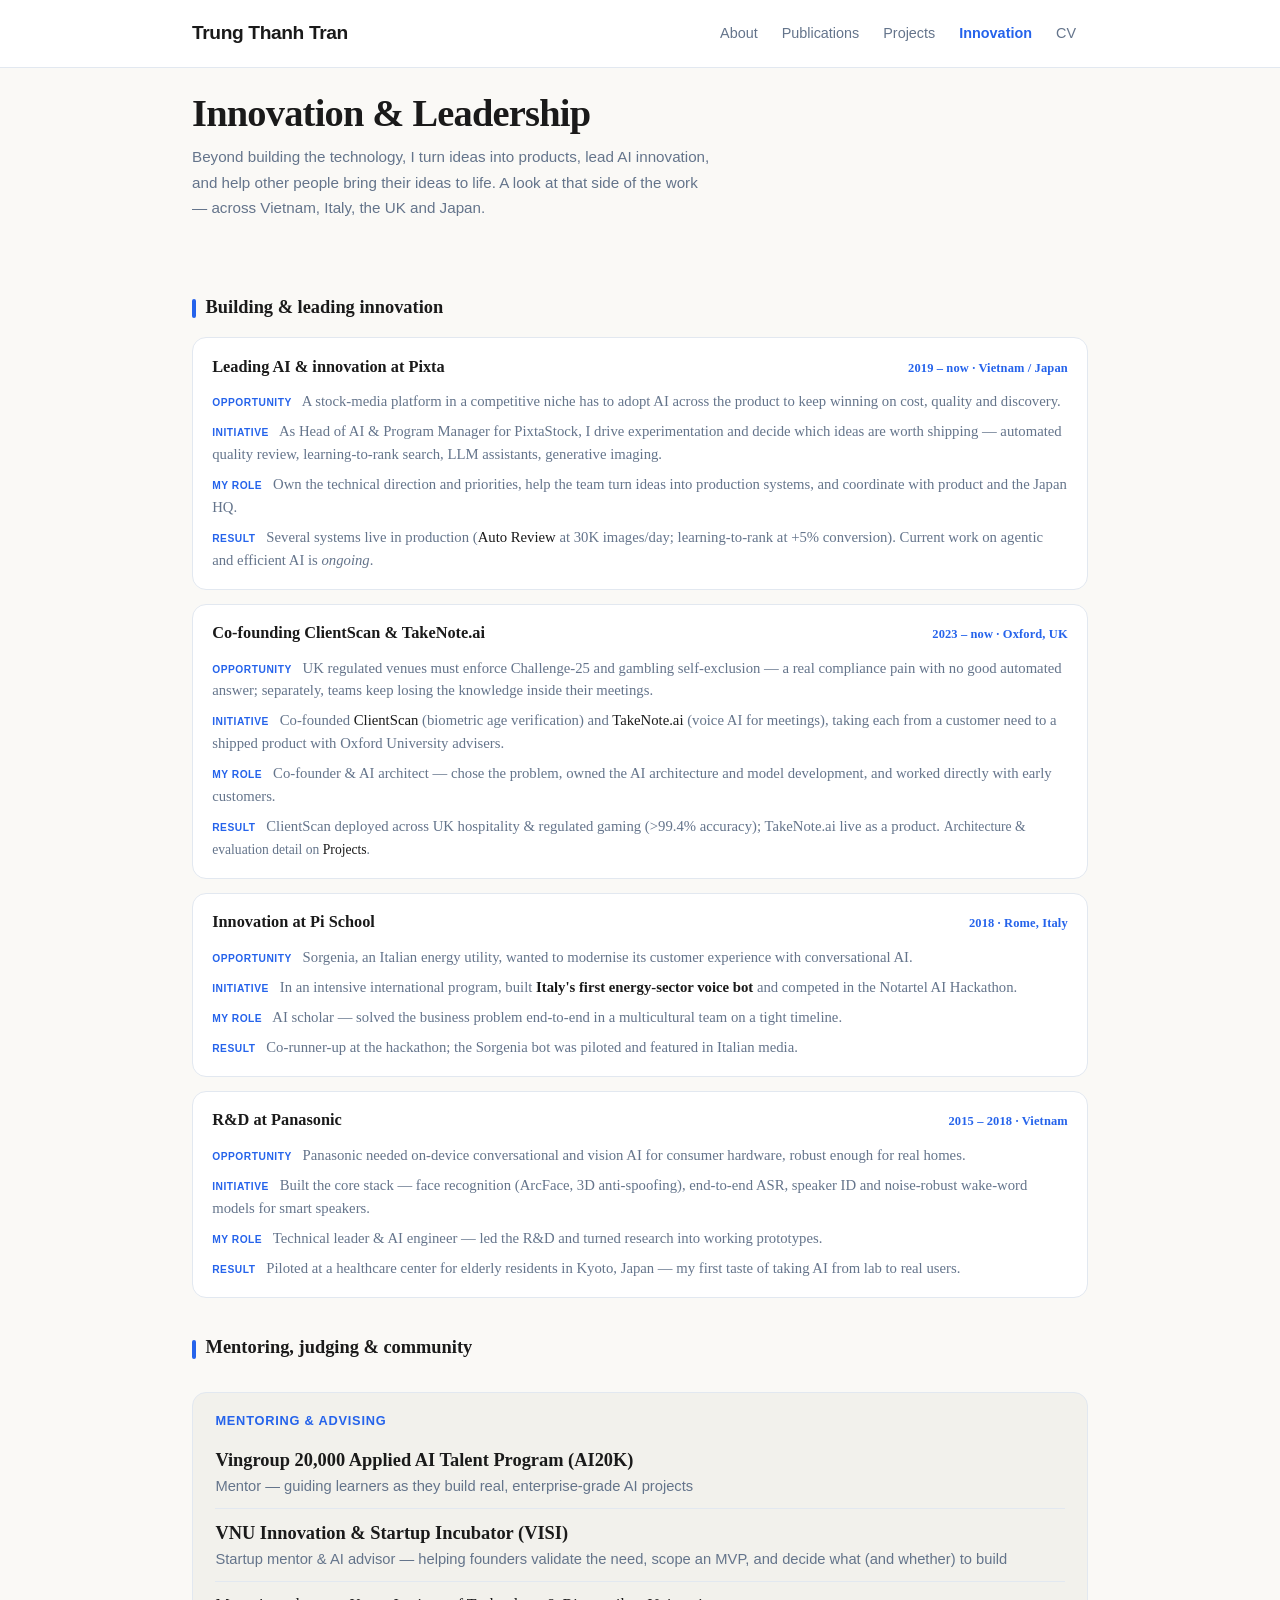
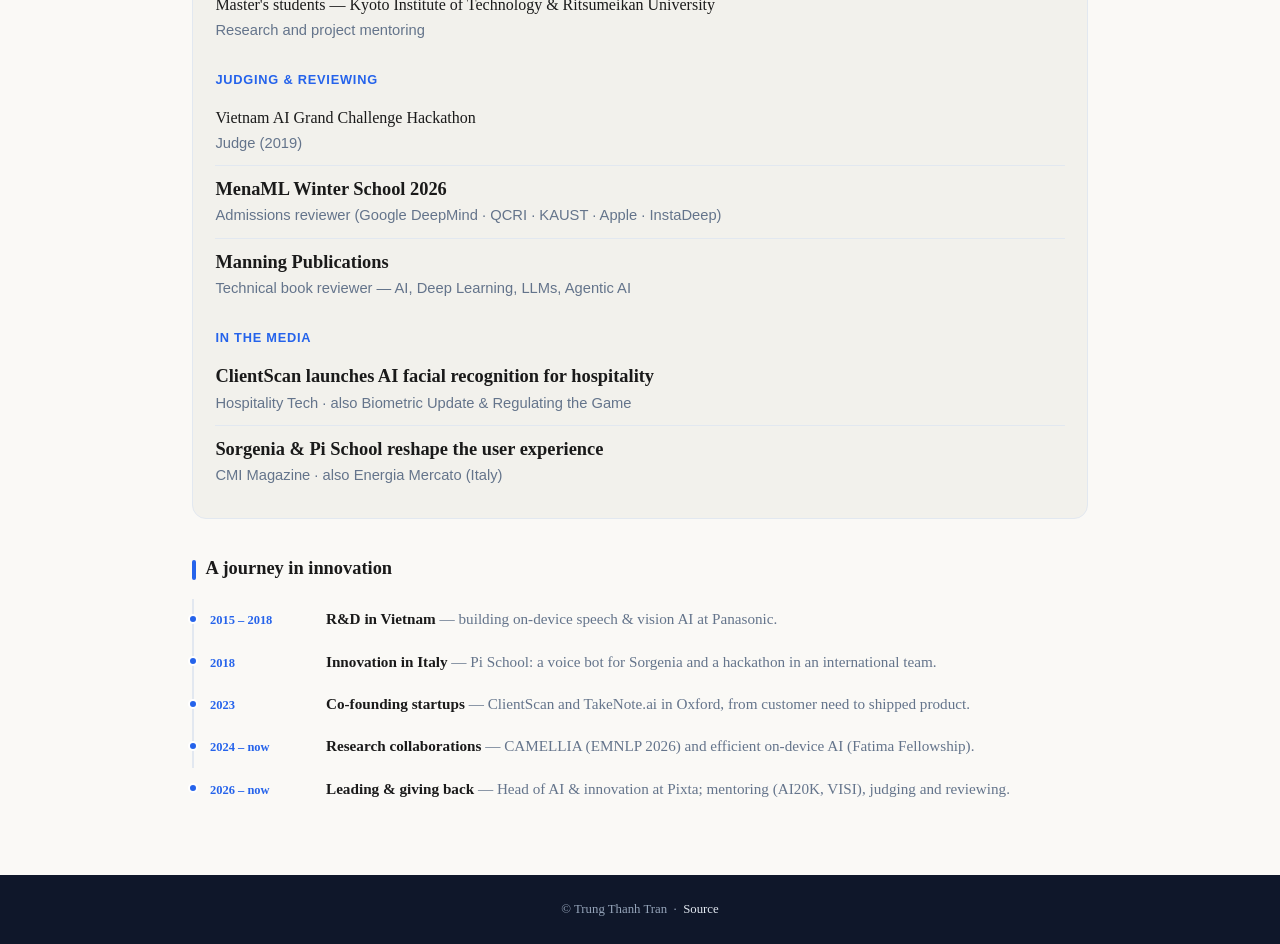
==== innovation.html @ 8a22c8a8 "feat: add Innovation & Leadership page New tab answering 'how do you turn ideas into products, lead " ====
<!DOCTYPE html>
<html lang="en">

<head>
  <meta charset="utf-8">
  <meta name="viewport" content="width=device-width, initial-scale=1, shrink-to-fit=no">
  <meta http-equiv="X-UA-Compatible" content="IE=edge">
  <title>Trung Thanh Tran — Innovation &amp; Leadership</title>
  <meta name="description" content="How Trung Thanh Tran turns ideas into products and leads AI innovation — from R&D at Panasonic Vietnam and Pi School in Italy, to co-founding ClientScan and TakeNote.ai, to leading AI and innovation at Pixta, plus mentoring, judging, and community work.">
  <meta name="author" content="Trung Thanh Tran">
  <meta name="keywords" content="Trung Thanh Tran, AI innovation, AI leadership, startup co-founder, AI mentor, AI20K, VISI, hackathon judge, Pixta, ClientScan, TakeNote.ai, Pi School, Panasonic R&D">
  <meta name="robots" content="index, follow">
  <link rel="canonical" href="https://trungthanhtran.com/innovation.html">
  <meta property="og:title" content="Trung Thanh Tran — Innovation &amp; Leadership">
  <meta property="og:description" content="Building products, leading AI innovation, and growing the people and ideas around it — across Vietnam, Italy, the UK and Japan.">
  <meta property="og:type" content="website">
  <meta property="og:url" content="https://trungthanhtran.com/innovation.html">
  <meta property="og:image" content="https://trungthanhtran.com/photos/og-cover.png">
  <meta property="og:image:alt" content="Trung Thanh Tran — Innovation &amp; Leadership">
  <meta property="og:site_name" content="Trung Thanh Tran">
  <meta name="twitter:card" content="summary_large_image">
  <meta name="twitter:site" content="@TrungTT10">
  <meta name="twitter:title" content="Trung Thanh Tran — Innovation &amp; Leadership">
  <meta name="twitter:description" content="Building products, leading AI innovation, mentoring, judging — across Vietnam, Italy, the UK and Japan.">
  <meta name="twitter:image" content="https://trungthanhtran.com/photos/og-cover.png">

  <!-- JSON-LD: Innovation & Leadership (SEO/GEO) -->
  <script type="application/ld+json">
  {
    "@context": "https://schema.org",
    "@type": "ProfilePage",
    "name": "Innovation & Leadership — Trung Thanh Tran",
    "url": "https://trungthanhtran.com/innovation.html",
    "about": "AI innovation leadership, product building, mentoring, judging, and speaking by Trung Thanh Tran",
    "mainEntity": {
      "@type": "Person",
      "name": "Trung Thanh Tran",
      "url": "https://trungthanhtran.com/",
      "jobTitle": "Head of AI and Program Manager",
      "knowsAbout": ["AI Innovation", "AI Leadership", "Product Development", "Startups", "Mentoring", "Enterprise AI Adoption"]
    }
  }
  </script>

  <!-- Bootstrap -->
  <link href="https://stackpath.bootstrapcdn.com/bootstrap/4.5.2/css/bootstrap.min.css" rel="stylesheet"
    integrity="sha512-MoRNloxbStBcD8z3M/2BmnT+rg4IsMxPkXaGh2zD6LGNNFE80W3onsAhRcMAMrSoyWL9xD7Ert0men7vR8LUZg=="
    crossorigin="anonymous">

  <!-- Fonts -->
  <link rel="preconnect" href="https://fonts.googleapis.com">
  <link href="https://fonts.googleapis.com/css2?family=Lato:wght@300;400;700;900&family=Roboto+Mono:wght@400;500&display=swap" rel="stylesheet">

  <!-- Icons -->
  <link rel="stylesheet" href="https://cdnjs.cloudflare.com/ajax/libs/font-awesome/5.14.0/css/all.min.css"
    integrity="sha512-1PKOgIY59xJ8Co8+NE6FZ+LOAZKjy+KY8iq0G4B3CyeY6wYHN3yt9PW0XpSriVlkMXe40PTKnXrLnZ9+fkDaog=="
    crossorigin="anonymous">

  <!-- Theme -->
  <link rel="stylesheet" href="main.css">

  <!-- Dark mode: apply before paint -->
  <script>
    (function(){document.documentElement.setAttribute('data-theme','light');})();
  </script>
</head>

<body>

  <!-- ═══ NAVBAR ═══ -->
  <nav id="navbar" class="navbar navbar-expand-sm fixed-top">
    <div class="container">

      <a class="navbar-brand" href="index.html">Trung Thanh Tran</a>

      <button class="navbar-toggler collapsed ml-auto" type="button" data-toggle="collapse" data-target="#navbarNav"
        aria-controls="navbarNav" aria-expanded="false" aria-label="Toggle navigation">
        <span class="icon-bar top-bar"></span>
        <span class="icon-bar middle-bar"></span>
        <span class="icon-bar bottom-bar"></span>
      </button>

      <div class="collapse navbar-collapse" id="navbarNav">
        <ul class="navbar-nav ml-auto align-items-center flex-nowrap">
          <li class="nav-item">
            <a class="nav-link" href="index.html">About</a>
          </li>
          <li class="nav-item">
            <a class="nav-link" href="publications.html">Publications</a>
          </li>
          <li class="nav-item">
            <a class="nav-link" href="projects.html">Projects</a>
          </li>
          <li class="nav-item active">
            <a class="nav-link" href="innovation.html">Innovation</a>
          </li>
          <li class="nav-item">
            <a class="nav-link" href="CV.pdf" target="_blank">CV</a>
          </li>
        </ul>
      </div>
    </div>
  </nav>

  <!-- ═══ MAIN ═══ -->
  <main>
    <div class="container">

      <div class="projects-header">
        <h1>Innovation &amp; Leadership</h1>
        <p style="color:var(--text-muted); font-size:0.95rem; margin-top:0.25rem; max-width:62ch;">
          Beyond building the technology, I turn ideas into products, lead AI innovation, and help other people
          bring their ideas to life. A look at that side of the work — across Vietnam, Italy, the UK and Japan.
        </p>
      </div>

      <!-- ─── 1. BUILDING & LEADING INNOVATION ─── -->
      <h2 class="section-label">Building &amp; leading innovation</h2>

      <ul class="story-list">

        <li class="story">
          <div class="story-head">
            <span class="story-role">Leading AI &amp; innovation at Pixta</span>
            <span class="story-when">2019 – now · Vietnam / Japan</span>
          </div>
          <div class="story-flow">
            <div class="pc-line"><span class="pc-k">Opportunity</span> A stock-media platform in a competitive niche has to adopt AI across the product to keep winning on cost, quality and discovery.</div>
            <div class="pc-line"><span class="pc-k">Initiative</span> As Head of AI &amp; Program Manager for PixtaStock, I drive experimentation and decide which ideas are worth shipping — automated quality review, learning-to-rank search, LLM assistants, generative imaging.</div>
            <div class="pc-line"><span class="pc-k">My role</span> Own the technical direction and priorities, help the team turn ideas into production systems, and coordinate with product and the Japan HQ.</div>
            <div class="pc-line"><span class="pc-k">Result</span> Several systems live in production (<a href="projects.html">Auto Review</a> at 30K images/day; learning-to-rank at +5% conversion). Current work on agentic and efficient AI is <em>ongoing</em>.</div>
          </div>
        </li>

        <li class="story">
          <div class="story-head">
            <span class="story-role">Co-founding ClientScan &amp; TakeNote.ai</span>
            <span class="story-when">2023 – now · Oxford, UK</span>
          </div>
          <div class="story-flow">
            <div class="pc-line"><span class="pc-k">Opportunity</span> UK regulated venues must enforce Challenge-25 and gambling self-exclusion — a real compliance pain with no good automated answer; separately, teams keep losing the knowledge inside their meetings.</div>
            <div class="pc-line"><span class="pc-k">Initiative</span> Co-founded <a href="https://www.clientscan.co.uk/" target="_blank">ClientScan</a> (biometric age verification) and <a href="https://takenote.ai/" target="_blank">TakeNote.ai</a> (voice AI for meetings), taking each from a customer need to a shipped product with Oxford University advisers.</div>
            <div class="pc-line"><span class="pc-k">My role</span> Co-founder &amp; AI architect — chose the problem, owned the AI architecture and model development, and worked directly with early customers.</div>
            <div class="pc-line"><span class="pc-k">Result</span> ClientScan deployed across UK hospitality &amp; regulated gaming (&gt;99.4% accuracy); TakeNote.ai live as a product. <span class="muted-note">Architecture &amp; evaluation detail on <a href="projects.html">Projects</a>.</span></div>
          </div>
        </li>

        <li class="story">
          <div class="story-head">
            <span class="story-role">Innovation at Pi School</span>
            <span class="story-when">2018 · Rome, Italy</span>
          </div>
          <div class="story-flow">
            <div class="pc-line"><span class="pc-k">Opportunity</span> Sorgenia, an Italian energy utility, wanted to modernise its customer experience with conversational AI.</div>
            <div class="pc-line"><span class="pc-k">Initiative</span> In an intensive international program, built <strong>Italy's first energy-sector voice bot</strong> and competed in the Notartel AI Hackathon.</div>
            <div class="pc-line"><span class="pc-k">My role</span> AI scholar — solved the business problem end-to-end in a multicultural team on a tight timeline.</div>
            <div class="pc-line"><span class="pc-k">Result</span> Co-runner-up at the hackathon; the Sorgenia bot was piloted and featured in Italian media.</div>
          </div>
        </li>

        <li class="story">
          <div class="story-head">
            <span class="story-role">R&amp;D at Panasonic</span>
            <span class="story-when">2015 – 2018 · Vietnam</span>
          </div>
          <div class="story-flow">
            <div class="pc-line"><span class="pc-k">Opportunity</span> Panasonic needed on-device conversational and vision AI for consumer hardware, robust enough for real homes.</div>
            <div class="pc-line"><span class="pc-k">Initiative</span> Built the core stack — face recognition (ArcFace, 3D anti-spoofing), end-to-end ASR, speaker ID and noise-robust wake-word models for smart speakers.</div>
            <div class="pc-line"><span class="pc-k">My role</span> Technical leader &amp; AI engineer — led the R&amp;D and turned research into working prototypes.</div>
            <div class="pc-line"><span class="pc-k">Result</span> Piloted at a healthcare center for elderly residents in Kyoto, Japan — my first taste of taking AI from lab to real users.</div>
          </div>
        </li>

      </ul>

      <!-- ─── 2. MENTORING, JUDGING & COMMUNITY ─── -->
      <h2 class="section-label">Mentoring, judging &amp; community</h2>

      <div class="block block--panel block--panel-work">
        <h3 class="mini-title">Mentoring &amp; advising</h3>
        <ul class="linklist">
          <li>
            <a href="https://vinuni.edu.vn/vingroup-accelerates-the-vingroup-20000-applied-ai-talent-program/" target="_blank">Vingroup 20,000 Applied AI Talent Program (AI20K)</a>
            <span>Mentor — guiding learners as they build real, enterprise-grade AI projects</span>
          </li>
          <li>
            <a href="https://visi.vnu.edu.vn/" target="_blank">VNU Innovation &amp; Startup Incubator (VISI)</a>
            <span>Startup mentor &amp; AI advisor — helping founders validate the need, scope an MVP, and decide what (and whether) to build</span>
          </li>
          <li>
            Master's students — Kyoto Institute of Technology &amp; Ritsumeikan University
            <span>Research and project mentoring</span>
          </li>
        </ul>

        <h3 class="mini-title">Judging &amp; reviewing</h3>
        <ul class="linklist">
          <li>
            Vietnam AI Grand Challenge Hackathon
            <span>Judge (2019)</span>
          </li>
          <li>
            <a href="https://www.mena.ml/" target="_blank">MenaML Winter School 2026</a>
            <span>Admissions reviewer (Google DeepMind · QCRI · KAUST · Apple · InstaDeep)</span>
          </li>
          <li>
            <a href="https://www.manning.com/" target="_blank">Manning Publications</a>
            <span>Technical book reviewer — AI, Deep Learning, LLMs, Agentic AI</span>
          </li>
        </ul>

        <h3 class="mini-title">In the media</h3>
        <ul class="linklist">
          <li>
            <a href="https://hospitalitytech.com/news-briefs/2023-07-24?article=clientscan-launches-ai-facial-recognition-solution-hospitality-sector" target="_blank">ClientScan launches AI facial recognition for hospitality</a>
            <span>Hospitality Tech · also Biometric Update &amp; Regulating the Game</span>
          </li>
          <li>
            <a href="https://www.cmimagazine.it/17811-sorgenia-e-pi-school-cambiano-la-user-experience/" target="_blank">Sorgenia &amp; Pi School reshape the user experience</a>
            <span>CMI Magazine · also Energia Mercato (Italy)</span>
          </li>
        </ul>
      </div>

      <!-- ─── 3. A JOURNEY IN INNOVATION ─── -->
      <h2 class="section-label">A journey in innovation</h2>

      <ul class="timeline">
        <li>
          <span class="tl-when">2015 – 2018</span>
          <span class="tl-what"><strong>R&amp;D in Vietnam</strong> — building on-device speech &amp; vision AI at Panasonic.</span>
        </li>
        <li>
          <span class="tl-when">2018</span>
          <span class="tl-what"><strong>Innovation in Italy</strong> — Pi School: a voice bot for Sorgenia and a hackathon in an international team.</span>
        </li>
        <li>
          <span class="tl-when">2023</span>
          <span class="tl-what"><strong>Co-founding startups</strong> — ClientScan and TakeNote.ai in Oxford, from customer need to shipped product.</span>
        </li>
        <li>
          <span class="tl-when">2024 – now</span>
          <span class="tl-what"><strong>Research collaborations</strong> — CAMELLIA (EMNLP 2026) and efficient on-device AI (Fatima Fellowship).</span>
        </li>
        <li>
          <span class="tl-when">2026 – now</span>
          <span class="tl-what"><strong>Leading &amp; giving back</strong> — Head of AI &amp; innovation at Pixta; mentoring (AI20K, VISI), judging and reviewing.</span>
        </li>
      </ul>

    </div><!-- /.container -->
  </main>

  <!-- ═══ FOOTER ═══ -->
  <footer class="site-footer">
    <div class="container">
      <span>© Trung Thanh Tran &nbsp;·&nbsp;
        <a href="https://github.com/TrungThanhTran/trungthanhtran.github.io" target="_blank">Source</a>
      </span>
    </div>
  </footer>

  <!-- jQuery -->
  <script src="https://cdnjs.cloudflare.com/ajax/libs/jquery/3.5.1/jquery.min.js"
    integrity="sha512-bLT0Qm9VnAYZDflyKcBaQ2gg0hSYNQrJ8RilYldYQ1FxQYoCLtUjuuRuZo+fjqhx/qtq/1itJ0C2ejDxltZVFg=="
    crossorigin="anonymous"></script>
  <script src="https://cdnjs.cloudflare.com/ajax/libs/popper.js/2.4.4/umd/popper.min.js"
    integrity="sha512-eUQ9hGdLjBjY3F41CScH3UX+4JDSI9zXeroz7hJ+RteoCaY+GP/LDoM8AO+Pt+DRFw3nXqsjh9Zsts8hnYv8/A=="
    crossorigin="anonymous"></script>
  <script src="https://stackpath.bootstrapcdn.com/bootstrap/4.5.2/js/bootstrap.min.js"
    integrity="sha512-M5KW3ztuIICmVIhjSqXe01oV2bpe248gOxqmlcYrEzAvws7Pw3z6BK0iGbrwvdrUQUhi3eXgtxp5I8PDo9YfjQ=="
    crossorigin="anonymous"></script>

  <!-- Dark Mode -->
  <script src="./js/dark_mode.js"></script>

  <!-- Google Analytics GA4 -->
  <script async src="https://www.googletagmanager.com/gtag/js?id=G-TVFQHCHQHC"></script>
  <script>
    window.dataLayer = window.dataLayer || [];
    function gtag(){dataLayer.push(arguments);}
    gtag('js', new Date());
    gtag('config', 'G-TVFQHCHQHC');
  </script>

</body>
</html>
---- main.css ----
/* ============================================================
   DESIGN TOKENS
   ============================================================ */
:root {
  --bg:            #faf9f6;
  --bg-alt:        #f2f1ec;
  --text:          #1a1a1a;
  --text-muted:    #64748b;
  --accent:        #2563eb;
  --accent-hover:  #1d4ed8;
  --border:        #e2e8f0;
  --nav-bg:        rgba(255, 255, 255, 0.95);
  --tag-bg:        #f1f5f9;
  --tag-text:      #475569;
  --card-bg:       #ffffff;
  --card-shadow:   0 1px 3px rgba(0,0,0,0.08), 0 1px 2px rgba(0,0,0,0.05);
  --card-shadow-hover: 0 4px 12px rgba(0,0,0,0.12), 0 2px 6px rgba(0,0,0,0.08);
  --badge-bg:      #334155;
  --badge-text:    #ffffff;
  --icon-color:    #475569;
  --footer-bg:     #0f172a;
  --footer-text:   #94a3b8;
  --highlight:     #fef9c3;

  /* Backward compat */
  --global-bg-color:          var(--bg);
  --global-text-color:        var(--text);
  --global-theme-color:       var(--accent);
  --global-hover-color:       var(--accent-hover);
  --global-footer-bg-color:   var(--footer-bg);
  --global-footer-text-color: var(--footer-text);
  --global-footer-link-color: #e2e8f0;
  --global-icon-color:        var(--icon-color);
}

html[data-theme='dark'] {
  --bg:            #14151a;
  --bg-alt:        #1d1f26;
  --text:          #eceae4;
  --text-muted:    #94a3b8;
  --accent:        #60a5fa;
  --accent-hover:  #93c5fd;
  --border:        #334155;
  --nav-bg:        rgba(15, 23, 42, 0.95);
  --tag-bg:        #1e293b;
  --tag-text:      #94a3b8;
  --card-bg:       #1e293b;
  --card-shadow:   0 1px 3px rgba(0,0,0,0.3);
  --card-shadow-hover: 0 4px 12px rgba(0,0,0,0.5);
  --badge-bg:      #475569;
  --badge-text:    #ffffff;
  --icon-color:    #94a3b8;
  --footer-bg:     #020617;
  --footer-text:   #475569;
  --highlight:     #3b2f00;

  --global-bg-color:          var(--bg);
  --global-text-color:        var(--text);
  --global-theme-color:       var(--accent);
  --global-hover-color:       var(--accent-hover);
  --global-footer-bg-color:   var(--footer-bg);
  --global-footer-text-color: var(--footer-text);
  --global-footer-link-color: #cbd5e1;
  --global-icon-color:        var(--icon-color);
}

/* Dark mode icon visibility */
:root .fa-sun  { display: none; }
:root .fa-moon { display: inline-block; }
html[data-theme='dark'] .fa-sun  { display: inline-block; }
html[data-theme='dark'] .fa-moon { display: none; }

/* ============================================================
   GLOBAL
   ============================================================ */
*, *::before, *::after { box-sizing: border-box; }

html {
  scroll-behavior: smooth;
}

body {
  font-family: Georgia, 'Iowan Old Style', 'Palatino Linotype', 'Times New Roman', serif;
  font-size: 1rem;
  line-height: 1.7;
  color: var(--text);
  background-color: var(--bg);
  padding-top: 64px;
  transition: background-color 0.3s ease, color 0.3s ease;
}

.container {
  max-width: 960px;
  padding-left: 2rem;
  padding-right: 2rem;
}

a {
  color: var(--text);
  text-decoration: none;
  transition: color 0.15s ease;
}

a:hover {
  color: var(--text-muted);
  text-decoration: underline;
}

/* ============================================================
   NAVBAR
   ============================================================ */
#navbar {
  background-color: var(--nav-bg);
  backdrop-filter: blur(10px);
  -webkit-backdrop-filter: blur(10px);
  border-bottom: 1px solid var(--border);
  box-shadow: none;
  padding: 0.75rem 0;
  transition: background-color 0.3s ease, border-color 0.3s ease;
}

.navbar-brand {
  font-size: 2.1rem;
  font-weight: 700;
  color: var(--text) !important;
  letter-spacing: -0.02em;
}

.navbar-brand:hover {
  color: var(--accent) !important;
  text-decoration: none;
}

.navbar-nav .nav-link {
  font-size: 0.9rem;
  font-weight: 500;
  color: var(--text-muted) !important;
  padding: 0.4rem 0.75rem !important;
  border-radius: 6px;
  transition: color 0.15s, background-color 0.15s;
}

.navbar-nav .nav-link:hover {
  color: var(--accent) !important;
  background-color: var(--tag-bg);
  text-decoration: none;
}

.navbar-nav .nav-item.active .nav-link {
  color: var(--accent) !important;
  font-weight: 600;
}

/* Social icons in navbar */
.navbar .contact-icon {
  display: flex;
  align-items: center;
  gap: 0.15rem;
  font-size: 1.1rem;
}

.navbar .contact-icon a {
  color: var(--icon-color);
  padding: 0.35rem 0.4rem;
  border-radius: 6px;
  transition: color 0.15s, background-color 0.15s;
  display: inline-flex;
  align-items: center;
}

.navbar .contact-icon a:hover {
  color: var(--accent);
  background-color: var(--tag-bg);
  text-decoration: none;
}

/* Dark mode toggle button */
#theme-toggle {
  background: none;
  border: 1px solid var(--border);
  color: var(--text-muted);
  padding: 0.3rem 0.6rem;
  border-radius: 6px;
  cursor: pointer;
  font-size: 0.85rem;
  transition: all 0.15s;
  display: flex;
  align-items: center;
  margin-left: 0.5rem;
}

#theme-toggle:hover {
  color: var(--accent);
  border-color: var(--accent);
  background-color: var(--tag-bg);
}

/* Hamburger */
.navbar-toggler {
  border: 1px solid var(--border);
  padding: 0.4rem 0.6rem;
  border-radius: 6px;
}

.navbar-toggler .icon-bar {
  display: block;
  width: 20px;
  height: 2px;
  background-color: var(--text-muted);
  border-radius: 1px;
  margin: 4px 0;
  transition: all 0.2s;
}

.navbar-toggler .top-bar    { transform: rotate(45deg) translate(4px, 4px); }
.navbar-toggler .middle-bar { opacity: 0; }
.navbar-toggler .bottom-bar { transform: rotate(-45deg) translate(4px, -4px); }
.navbar-toggler.collapsed .top-bar    { transform: rotate(0); }
.navbar-toggler.collapsed .middle-bar { opacity: 1; }
.navbar-toggler.collapsed .bottom-bar { transform: rotate(0); }

/* ============================================================
   HERO / PROFILE SECTION
   ============================================================ */
.hero-section {
  display: flex;
  align-items: flex-start;
  gap: 3rem;
  padding: 2.5rem 0 2rem;
}

/* ── Left sidebar: avatar + identity (sticky) ── */
.hero-sidebar {
  flex-shrink: 0;
  width: 200px;
  text-align: center;
  position: sticky;
  top: 1.5rem;
  align-self: flex-start;
}

.hero-avatar {
  width: 100%;
  border-radius: 50%;
  box-shadow: var(--card-shadow-hover);
  display: block;
  aspect-ratio: 1 / 1;
  object-fit: cover;
  object-position: top;
  margin-bottom: 1rem;
  transform: rotate(6deg);
}

.hero-sidebar h1 {
  font-size: 1.4rem;
  font-weight: 900;
  color: var(--text);
  margin-bottom: 0.1rem;
  line-height: 1.2;
}

.hero-title {
  font-size: 0.88rem;
  font-weight: 700;
  color: var(--text-muted);
  margin-bottom: 0.8rem;
}

/* Affiliation list */
.hero-affil {
  list-style: none;
  padding: 0;
  margin: 0 0 0.75rem;
}

.hero-affil li {
  font-size: 0.82rem;
  color: var(--text-muted);
  padding: 0.12rem 0;
}

.hero-affil li a {
  color: var(--text-muted);
  font-weight: 500;
  text-decoration: underline;
  text-decoration-color: var(--border);
}

.hero-affil li a:hover {
  color: var(--text);
  text-decoration-color: var(--text-muted);
}

/* Contact line */
.hero-contact {
  font-size: 0.78rem;
  color: var(--text-muted);
  margin-bottom: 0.85rem;
  display: flex;
  align-items: center;
  justify-content: center;
  gap: 0.4rem;
  flex-wrap: wrap;
  word-break: break-all;
}

.hero-contact i {
  font-size: 0.75rem;
  color: var(--accent);
  flex-shrink: 0;
}

/* Social links — vertical list */
.hero-social {
  display: flex;
  flex-direction: column;
  gap: 0.3rem;
}

.hero-social a {
  color: var(--icon-color);
  font-size: 0.82rem;
  font-weight: 600;
  padding: 0.3rem 0.6rem;
  border-radius: 6px;
  border: 1.5px solid var(--border);
  transition: color 0.15s, background-color 0.15s, border-color 0.15s;
  display: flex;
  align-items: center;
  gap: 0.4rem;
  text-decoration: none;
}

.hero-social a:hover {
  color: var(--text);
  background-color: var(--bg-alt);
  border-color: var(--text-muted);
}

/* ── Right: bio + sections ── */
.hero-bio {
  flex: 1;
  min-width: 0;
  padding-top: 0.25rem;
}

.hero-bio > p {
  font-size: 0.97rem;
  color: var(--text);
  margin-bottom: 0.9rem;
  line-height: 1.72;
}

/* Bio links: no blue — underline highlight only */
.hero-bio > p a {
  color: var(--text);
  text-decoration: underline;
  text-decoration-color: var(--border);
  text-underline-offset: 2px;
}

.hero-bio > p a:hover {
  color: var(--text);
  text-decoration-color: var(--text-muted);
}

/* Sections inside the right column */
.content-section {
  margin-top: 2.8rem;
  padding-top: 0.2rem;
}

/* ============================================================
   RESPONSIVE — Tablet (≤ 768px)
   ============================================================ */
@media (max-width: 768px) {
  .container {
    padding-left: 1.25rem;
    padding-right: 1.25rem;
  }
  .hero-section {
    gap: 2rem;
  }
  .hero-sidebar {
    width: 170px;
  }
  .publications-header h1,
  .projects-header h1,
  .post-title {
    font-size: 1.6rem;
  }
  .content-section {
    margin-top: 2rem;
  }
}

/* ============================================================
   RESPONSIVE — Mobile (≤ 640px)
   ============================================================ */
@media (max-width: 640px) {
  /* Layout */
  .container {
    padding-left: 1rem;
    padding-right: 1rem;
  }

  /* Navbar — center brand over profile photo on mobile */
  #navbar .container {
    position: relative;
    justify-content: flex-end;
  }
  .navbar-brand {
    position: absolute;
    left: 50%;
    transform: translateX(-50%);
    font-size: 2.2rem;
    white-space: nowrap;
  }

  /* Hero */
  .hero-section {
    flex-direction: column;
    align-items: center;
    gap: 1.25rem;
    padding-top: 1.25rem;
  }
  .hero-sidebar {
    width: min(220px, 60vw);
    position: static;
    margin: 0 auto;
  }
  .hero-sidebar h1 {
    font-size: 1.3rem;
  }
  .hero-title {
    font-size: 0.9rem;
  }
  .hero-affil li {
    font-size: 0.88rem;
    padding: 0.2rem 0;
  }
  .hero-contact {
    font-size: 0.85rem;
  }
  .hero-social a {
    justify-content: center;
    padding: 0.55rem 0.75rem;  /* larger touch target */
    font-size: 0.88rem;
  }
  .hero-bio > p {
    font-size: 0.95rem;
  }

  /* Sections */
  .content-section {
    margin-top: 1.75rem;
  }
  .section-heading {
    font-size: 1rem;
  }

  /* News: stack date + text vertically */
  .news-item {
    flex-direction: column;
    gap: 0.35rem;
  }
  .news-date {
    align-self: flex-start;
    font-size: 0.78rem;
  }

  /* Publications */
  .publications-header h1,
  .projects-header h1,
  .post-title {
    font-size: 1.4rem;
  }
  .pub-venue {
    font-size: 0.75rem;
  }
  .pub-title {
    font-size: 0.95rem;
  }
  .pub-authors {
    font-size: 0.85rem;
  }
  .pub-links a {
    padding: 0.35rem 0.75rem;  /* larger touch target */
    font-size: 0.82rem;
  }

  /* Projects */
  .project-item {
    flex-direction: column;
    gap: 1rem;
    margin: 0;
    padding: 1.5rem 0;
  }
  .project-thumb {
    width: 100%;
  }
  .project-thumb img {
    height: 180px;
  }
  .project-title {
    font-size: 1rem;
  }

  /* Footer */
  .site-footer {
    margin-top: 2.5rem;
    font-size: 0.82rem;
  }
}

/* ============================================================
   SECTION HEADINGS
   ============================================================ */
.section-heading {
  font-size: 1.1rem;
  font-weight: 700;
  letter-spacing: 0.05em;
  text-transform: uppercase;
  color: var(--text);
  margin-bottom: 1.25rem;
  padding-bottom: 0.5rem;
  border-bottom: 2px solid var(--border);
  display: flex;
  align-items: center;
  gap: 0.5rem;
}

.section-heading::after {
  content: '';
  flex: 1;
}

/* ============================================================
   NEWS SECTION (legacy full-width — no longer used)
   ============================================================ */
.news-section {
  margin: 2rem 0;
}

.news-list {
  list-style: none;
  padding: 0;
  margin: 0;
}

.news-item {
  display: flex;
  gap: 1.1rem;
  padding: 0.9rem 0;
  border-bottom: 1px solid var(--border);
  font-size: 0.95rem;
  align-items: flex-start;
  line-height: 1.65;
}

.news-item:last-child {
  border-bottom: none;
}

.news-date {
  flex-shrink: 0;
  font-size: 0.75rem;
  font-weight: 700;
  color: var(--text-muted);
  background: var(--bg-alt);
  border: 1px solid var(--border);
  padding: 0.15rem 0.5rem;
  border-radius: 4px;
  margin-top: 0.15rem;
  letter-spacing: 0.02em;
  min-width: 48px;
  text-align: center;
}

.news-badge {
  display: inline-block;
  font-size: 0.7rem;
  font-weight: 700;
  padding: 0.15rem 0.5rem;
  border-radius: 4px;
  background-color: var(--accent);
  color: white;
  letter-spacing: 0.03em;
  vertical-align: middle;
  margin-left: 0.35rem;
  white-space: nowrap;
}

.news-badge.green {
  background-color: #16a34a;
}

.news-badge.orange {
  background-color: #d97706;
}

/* ============================================================
   MEDIA SECTION
   ============================================================ */
.media-section {
  margin: 2rem 0;
}

.media-list {
  list-style: none;
  padding: 0;
  margin: 0;
}

.media-list li {
  padding: 0.5rem 0;
  border-bottom: 1px solid var(--border);
  font-size: 0.92rem;
  display: flex;
  align-items: flex-start;
  gap: 0.5rem;
}

.media-list li:last-child {
  border-bottom: none;
}

.media-list li::before {
  content: '';
  display: inline-block;
  width: 5px;
  height: 5px;
  border-radius: 50%;
  background-color: var(--text-muted);
  flex-shrink: 0;
  margin-top: 0.55rem;
}

/* Service section pinpoint */
.service-dot {
  display: inline-block;
  width: 5px;
  height: 5px;
  border-radius: 50%;
  background-color: var(--text-muted);
  flex-shrink: 0;
  margin-top: 0.55rem;
}

/* ============================================================
   PUBLICATIONS PAGE
   ============================================================ */
.publications-header {
  padding: 2rem 0 1rem;
}

.publications-header h1 {
  font-size: 2rem;
  font-weight: 800;
  letter-spacing: -0.03em;
  color: var(--text);
  margin-bottom: 0.25rem;
}

.publications-header .subtitle {
  color: var(--text-muted);
  font-size: 0.9rem;
}

.pub-year-header {
  font-size: 0.85rem;
  font-weight: 700;
  letter-spacing: 0.08em;
  text-transform: uppercase;
  color: var(--text-muted);
  margin-top: 1rem;
  margin-bottom: 0.75rem;
  padding-bottom: 0.5rem;
  border-bottom: 1px solid var(--border);
}

.pub-list {
  list-style: none;
  padding: 0;
  margin: 0;
}

.pub-item {
  padding: 1.25rem 0;
  border-bottom: 1px solid var(--border);
  transition: background-color 0.15s;
}

.pub-item:last-child {
  border-bottom: none;
}

.pub-venue {
  display: inline-block;
  font-size: 0.7rem;
  font-weight: 700;
  padding: 0.2rem 0.6rem;
  border-radius: 4px;
  background-color: var(--badge-bg);
  color: var(--badge-text);
  letter-spacing: 0.04em;
  margin-bottom: 0.5rem;
  text-transform: uppercase;
}

.pub-title {
  font-weight: 700;
  font-size: 0.97rem;
  color: var(--text);
  margin-bottom: 0.3rem;
  line-height: 1.4;
}

.pub-authors {
  font-size: 0.875rem;
  color: var(--text-muted);
  margin-bottom: 0.25rem;
  line-height: 1.5;
}

.pub-authors em {
  color: var(--text);
  font-style: normal;
  font-weight: 600;
  text-decoration: underline;
  text-decoration-color: var(--accent);
}

.pub-authors a {
  color: var(--text-muted);
  border-bottom: 1px dashed var(--border);
}

.pub-authors a:hover {
  color: var(--accent);
  text-decoration: none;
  border-bottom-style: solid;
  border-bottom-color: var(--accent);
}

.pub-venue-text {
  font-size: 0.85rem;
  color: var(--text-muted);
  font-style: italic;
  margin-bottom: 0.5rem;
}

.pub-links {
  display: flex;
  flex-wrap: wrap;
  gap: 0.4rem;
  margin-top: 0.5rem;
}

.pub-links a {
  font-size: 0.78rem;
  font-weight: 600;
  padding: 0.2rem 0.65rem;
  border-radius: 5px;
  border: 1.5px solid var(--border);
  color: var(--text-muted);
  background: transparent;
  transition: all 0.15s;
  letter-spacing: 0.02em;
  cursor: pointer;
  user-select: none;
}

.pub-links a:hover,
.pub-links a.active {
  color: var(--accent);
  border-color: var(--accent);
  background-color: var(--tag-bg);
  text-decoration: none;
}

.pub-abstract {
  margin-top: 0.75rem;
  font-size: 0.875rem;
  line-height: 1.65;
  color: var(--text-muted);
  background: var(--bg-alt);
  border-left: 3px solid var(--accent);
  padding: 0.75rem 1rem;
  border-radius: 0 6px 6px 0;
  display: none;
}

.pub-abstract.open {
  display: block;
}

/* Legacy compat */
.publications { margin-top: 2rem; }
.publications h2.year { display: none; }
.publications ol.bibliography { list-style: none; padding: 0; }

/* ============================================================
   PROJECTS PAGE — Card Grid
   ============================================================ */
.projects-header {
  padding: 2rem 0 1.5rem;
}

.projects-header h1 {
  font-size: 2rem;
  font-weight: 800;
  letter-spacing: -0.03em;
  color: var(--text);
}

/* Grid: 2 columns, featured card spans both */
.project-grid {
  list-style: none;
  padding: 0;
  margin: 0;
  display: grid;
  grid-template-columns: repeat(2, 1fr);
  gap: 0.85rem;
}

/* Base card */
.project-card {
  background: var(--card-bg);
  border: 1px solid var(--border);
  border-radius: 14px;
  overflow: hidden;
  display: flex;
  flex-direction: column;
  transition: transform 0.2s ease, box-shadow 0.2s ease, border-color 0.2s ease;
  position: relative;
}

.project-card::before {
  content: '';
  position: absolute;
  top: 0; left: 0; right: 0;
  height: 3px;
  background: var(--accent);
  opacity: 0;
  transition: opacity 0.2s ease;
  border-radius: 14px 14px 0 0;
}

.project-card:hover {
  transform: translateY(-4px);
  box-shadow: var(--card-shadow-hover);
  border-color: transparent;
}

.project-card:hover::before {
  opacity: 1;
}

/* Featured card spans full width */
.project-card--featured {
  grid-column: 1 / -1;
}

/* Cover image — full image visible, never cropped */
.project-card__cover {
  width: 100%;
  aspect-ratio: 16 / 10;
  overflow: hidden;
  background: #ffffff;
  border-bottom: 1px solid var(--border);
  flex-shrink: 0;
  display: flex;
  align-items: center;
  justify-content: center;
  padding: 0.85rem;
}

html[data-theme='dark'] .project-card__cover {
  background: #f1f5f9;
}

.project-card--featured .project-card__cover {
  aspect-ratio: unset;
  height: 180px;
}

.project-card__cover img {
  max-width: 100%;
  max-height: 100%;
  width: auto;
  height: auto;
  object-fit: contain;
  display: block;
  transition: transform 0.35s ease;
  image-rendering: -webkit-optimize-contrast;
}

.project-card:hover .project-card__cover img {
  transform: scale(1.03);
}

/* Icon cover (for projects without a photo) */
.project-card__cover--icon {
  padding: 0;
  background: linear-gradient(135deg, #eff6ff 0%, #dbeafe 100%);
}

html[data-theme='dark'] .project-card__cover--icon {
  background: linear-gradient(135deg, var(--bg-alt) 0%, var(--border) 100%);
}

.project-card__cover--icon i {
  font-size: 2.8rem;
  color: var(--accent);
  opacity: 0.7;
}

/* Card body */
.project-card__body {
  padding: 1rem;
  display: flex;
  flex-direction: column;
  flex: 1;
}

/* Meta: org + year */
.project-card__meta {
  display: flex;
  align-items: center;
  gap: 0.5rem;
  margin-bottom: 0.55rem;
  flex-wrap: wrap;
}

.project-card__org {
  font-size: 0.75rem;
  font-weight: 700;
  text-transform: uppercase;
  letter-spacing: 0.06em;
  color: var(--accent);
}

.project-card__year {
  font-size: 0.75rem;
  color: var(--text-muted);
  font-weight: 500;
}

.project-card__year::before {
  content: '·';
  margin-right: 0.5rem;
  color: var(--border);
}

/* Title */
.project-card__title {
  font-size: 0.92rem;
  font-weight: 700;
  color: var(--text);
  line-height: 1.35;
  margin-bottom: 0.4rem;
}

.project-card--featured .project-card__title {
  font-size: 1.05rem;
}

.project-card__title a {
  color: var(--text);
  text-decoration: none;
}

.project-card__title a:hover {
  color: var(--accent);
}

/* Description */
.project-card__desc {
  font-size: 0.83rem;
  color: var(--text-muted);
  line-height: 1.6;
  margin-bottom: 0.75rem;
  flex: 1;
}

.project-card__desc strong {
  color: var(--text);
  font-weight: 600;
}

.project-card__desc a {
  color: var(--accent);
  text-decoration: none;
}

.project-card__desc a:hover {
  text-decoration: underline;
}

/* Tags */
.project-card__tags {
  display: flex;
  flex-wrap: wrap;
  gap: 0.35rem;
  margin-top: auto;
}

.project-tag {
  font-size: 0.72rem;
  font-weight: 600;
  padding: 0.2rem 0.6rem;
  border-radius: 20px;
  background: var(--tag-bg);
  color: var(--tag-text);
  border: 1px solid var(--border);
  letter-spacing: 0.02em;
  white-space: nowrap;
}

/* Tablet: single column */
@media (max-width: 768px) {
  .project-grid {
    grid-template-columns: 1fr;
    gap: 0.9rem;
  }
  .project-card--featured {
    flex-direction: column;
  }
  .project-card--featured .project-card__cover {
    width: 100%;
    aspect-ratio: 16 / 7;
  }
}

/* Mobile */
@media (max-width: 640px) {
  .project-grid {
    gap: 0.75rem;
  }
  .project-card__body {
    padding: 0.85rem;
  }
  .project-card__title {
    font-size: 0.88rem;
  }
  .project-card--featured .project-card__title {
    font-size: 0.95rem;
  }
}


/* ============================================================
   FOOTER
   ============================================================ */
.site-footer {
  background-color: var(--footer-bg);
  color: var(--footer-text);
  padding: 1.5rem 0;
  margin-top: 4rem;
  font-size: 0.8rem;
  text-align: center;
}

.site-footer a {
  color: var(--global-footer-link-color);
}

.site-footer a:hover {
  color: var(--accent);
  text-decoration: none;
}

/* ============================================================
   UTILITIES & OVERRIDES
   ============================================================ */
hr.section-divider {
  border: none;
  border-top: 1px solid var(--border);
  margin: 2rem 0;
}

code { color: var(--accent); }

/* Transition for theme switch */
html.transition,
html.transition *,
html.transition *::before,
html.transition *::after {
  transition: background-color 0.3s ease, color 0.3s ease, border-color 0.3s ease !important;
}

/* Post title on publications/projects pages */
.post-title {
  font-size: 2rem;
  font-weight: 800;
  letter-spacing: -0.03em;
  color: var(--text);
  margin-bottom: 0.5rem;
}

/* Social section standalone */
.social { text-align: center; }
.social .contact-icon { font-size: 2rem; }
.social .contact-icon a { color: var(--icon-color); }
.social .contact-icon a:hover { color: var(--accent); }

/* Pagination */
.pagination .page-item.active .page-link {
  background-color: var(--accent);
  border-color: var(--accent);
}

/* ============================================================
   SKILLS SECTION
   ============================================================ */
.skills-grid {
  display: flex;
  flex-direction: column;
  gap: 0.9rem;
}

.skills-group-label {
  font-size: 0.78rem;
  font-weight: 700;
  text-transform: uppercase;
  letter-spacing: 0.08em;
  color: var(--text-muted);
  margin-bottom: 0.4rem;
}

.skills-tags {
  display: flex;
  flex-wrap: wrap;
  gap: 0.4rem;
}

.skill-tag {
  display: inline-block;
  padding: 0.2rem 0.65rem;
  border-radius: 20px;
  font-size: 0.8rem;
  font-weight: 500;
  background: var(--bg-alt);
  color: var(--text);
  border: 1px solid var(--border);
}

/* ============================================================
   AVAILABILITY BANNER
   ============================================================ */
.availability-banner {
  background: var(--bg-alt);
  border-left: 3px solid var(--accent);
  border-radius: 0 6px 6px 0;
  padding: 0.75rem 1rem !important;
}

.availability-banner p {
  margin: 0;
  font-size: 0.9rem;
  color: var(--text);
}

/* ============================================================
   FOCUS — THREE PILLARS
   ============================================================ */
.pillars {
  display: grid;
  grid-template-columns: repeat(3, 1fr);
  gap: 0.85rem;
}

.pillar {
  border: 1px solid var(--border);
  border-radius: 12px;
  padding: 1rem;
  background: var(--card-bg);
  transition: transform 0.2s ease, box-shadow 0.2s ease, border-color 0.2s ease;
}

.pillar:hover {
  transform: translateY(-3px);
  box-shadow: var(--card-shadow-hover);
  border-color: transparent;
}

.pillar-icon {
  width: 38px;
  height: 38px;
  border-radius: 9px;
  display: flex;
  align-items: center;
  justify-content: center;
  background: linear-gradient(135deg, #eff6ff 0%, #dbeafe 100%);
  color: var(--accent);
  font-size: 1.05rem;
  margin-bottom: 0.6rem;
}

html[data-theme='dark'] .pillar-icon {
  background: linear-gradient(135deg, var(--bg-alt) 0%, var(--border) 100%);
}

.pillar-title {
  font-size: 0.95rem;
  font-weight: 700;
  color: var(--text);
  margin-bottom: 0.35rem;
}

.pillar p {
  font-size: 0.83rem;
  color: var(--text-muted);
  line-height: 1.55;
  margin: 0;
}

/* ============================================================
   IMPACT — STAT GRID
   ============================================================ */
.impact-grid {
  display: grid;
  grid-template-columns: repeat(3, 1fr);
  gap: 0.75rem;
}

.impact-stat {
  border: 1px solid var(--border);
  border-radius: 12px;
  padding: 0.9rem 1rem;
  background: var(--bg-alt);
}

.impact-num {
  font-size: 1.6rem;
  font-weight: 900;
  letter-spacing: -0.02em;
  color: var(--accent);
  line-height: 1.1;
}

.impact-num span {
  font-size: 0.85rem;
  font-weight: 700;
  color: var(--text-muted);
  margin-left: 0.1rem;
}

.impact-label {
  font-size: 0.78rem;
  color: var(--text-muted);
  line-height: 1.45;
  margin-top: 0.3rem;
}

/* Responsive: pillars & impact stack on small screens */
@media (max-width: 640px) {
  .pillars {
    grid-template-columns: 1fr;
  }
  .impact-grid {
    grid-template-columns: repeat(2, 1fr);
  }
  .impact-num {
    font-size: 1.4rem;
  }
}

/* ============================================================
   PILLAR EXAMPLE CHIPS
   ============================================================ */
.pillar-examples {
  display: flex;
  flex-wrap: wrap;
  gap: 0.3rem;
  margin-top: 0.7rem;
}

.pillar-examples span {
  font-size: 0.7rem;
  font-weight: 600;
  color: var(--text-muted);
  background: var(--bg-alt);
  border: 1px solid var(--border);
  border-radius: 5px;
  padding: 0.12rem 0.45rem;
  white-space: nowrap;
}

/* ============================================================
   EXPERIENCE TIMELINE
   ============================================================ */
.timeline {
  list-style: none;
  padding: 0;
  margin: 0;
}

.timeline-item {
  display: flex;
  gap: 1rem;
  padding: 0.65rem 0;
  border-bottom: 1px solid var(--border);
  align-items: baseline;
}

.timeline-item:last-child {
  border-bottom: none;
}

.timeline-when {
  flex-shrink: 0;
  width: 118px;
  font-size: 0.76rem;
  font-weight: 700;
  color: var(--accent);
  letter-spacing: 0.01em;
}

.timeline-role {
  font-size: 0.9rem;
  font-weight: 700;
  color: var(--text);
  line-height: 1.35;
}

.timeline-org {
  font-size: 0.82rem;
  color: var(--text-muted);
  margin-top: 0.1rem;
}

.timeline-org a {
  color: var(--text-muted);
  text-decoration: underline;
  text-decoration-color: var(--border);
}

.timeline-org a:hover {
  color: var(--accent);
}

@media (max-width: 640px) {
  .timeline-item {
    flex-direction: column;
    gap: 0.15rem;
  }
  .timeline-when {
    width: auto;
  }
}

/* ============================================================
   MINIMAL HOMEPAGE (single column)
   ============================================================ */
.container--narrow {
  max-width: 960px;
}

.intro {
  padding: 2.5rem 0 0.5rem;
}

.intro-photo {
  width: 84px;
  height: 84px;
  border-radius: 50%;
  object-fit: cover;
  object-position: top;
  display: block;
  margin-bottom: 1.1rem;
  box-shadow: var(--card-shadow);
}

.intro-name {
  font-size: 1.9rem;
  font-weight: 900;
  letter-spacing: -0.03em;
  color: var(--text);
  margin: 0 0 0.15rem;
}

.intro-tagline {
  font-size: 1rem;
  font-weight: 600;
  color: var(--text-muted);
  margin: 0 0 0.9rem;
}

.intro-links {
  display: flex;
  flex-wrap: wrap;
  gap: 0.3rem 0.9rem;
  margin: 0;
  font-size: 0.88rem;
}

.intro-links a {
  color: var(--accent);
  text-decoration: none;
  position: relative;
}

.intro-links a:not(:last-child)::after {
  content: '·';
  color: var(--border);
  position: absolute;
  right: -0.55rem;
}

.intro-links a:hover {
  text-decoration: underline;
}

/* Prose bio */
.prose {
  padding: 1.5rem 0 0.5rem;
}

.prose p {
  font-size: 1rem;
  line-height: 1.75;
  color: var(--text);
  margin-bottom: 1rem;
}

.prose a {
  color: var(--accent);
  text-decoration: none;
}

.prose a:hover {
  text-decoration: underline;
}

/* Content blocks */
.block {
  margin-top: 2.5rem;
}

.block-title {
  font-size: 0.8rem;
  font-weight: 700;
  text-transform: uppercase;
  letter-spacing: 0.1em;
  color: var(--text-muted);
  margin: 0 0 1rem;
  padding-bottom: 0.5rem;
  border-bottom: 1px solid var(--border);
}

/* Link list (selected work, media) */
.linklist {
  list-style: none;
  padding: 0;
  margin: 0;
}

.linklist li {
  padding: 0.5rem 0;
  line-height: 1.5;
}

.linklist li a {
  font-size: 0.98rem;
  font-weight: 600;
  color: var(--text);
  text-decoration: none;
}

.linklist li a:hover {
  color: var(--accent);
  text-decoration: underline;
}

.linklist li span {
  display: block;
  font-size: 0.83rem;
  color: var(--text-muted);
  margin-top: 0.1rem;
}

.block-more {
  margin: 0.75rem 0 0;
  font-size: 0.88rem;
}

.block-more a {
  color: var(--accent);
  text-decoration: none;
  font-weight: 600;
}

.block-more a:hover {
  text-decoration: underline;
}

/* Experience / news compact list */
.explist {
  list-style: none;
  padding: 0;
  margin: 0;
}

.explist li {
  display: flex;
  gap: 0.9rem;
  padding: 0.4rem 0;
  font-size: 0.92rem;
  line-height: 1.5;
  color: var(--text);
}

.explist li a {
  color: var(--accent);
  text-decoration: none;
}

.explist li a:hover {
  text-decoration: underline;
}

.exp-when {
  flex-shrink: 0;
  width: 96px;
  font-size: 0.82rem;
  font-weight: 700;
  color: var(--text-muted);
  font-variant-numeric: tabular-nums;
}

@media (max-width: 560px) {
  .explist li {
    flex-direction: column;
    gap: 0.1rem;
  }
  .exp-when {
    width: auto;
  }
}

/* ============================================================
   MINIMAL HOMEPAGE — richer typography & highlights (overrides)
   ============================================================ */
.intro-name    { font-size: 2.3rem; }
.intro-tagline { font-size: 1.15rem; color: var(--accent); font-weight: 700; }
.intro-links   { font-size: 0.92rem; }

.prose p {
  font-size: 1.075rem;
  line-height: 1.8;
}

/* Section titles: more presence + accent marker */
.block-title {
  font-size: 0.82rem;
  color: var(--text);
  border-bottom: none;
  padding-bottom: 0;
  display: flex;
  align-items: center;
  gap: 0.55rem;
}

.block-title::before {
  content: '';
  width: 22px;
  height: 3px;
  border-radius: 2px;
  background: var(--accent);
  flex-shrink: 0;
}

/* Highlights band — key numbers */
.highlights {
  display: grid;
  grid-template-columns: repeat(4, 1fr);
  gap: 0.6rem;
  margin: 1.75rem 0 0.5rem;
  padding: 1rem 0;
  border-top: 1px solid var(--border);
  border-bottom: 1px solid var(--border);
}

.highlights .hl b {
  display: block;
  font-size: 1.55rem;
  font-weight: 900;
  letter-spacing: -0.02em;
  color: var(--accent);
  line-height: 1.1;
}

.highlights .hl b small {
  font-size: 0.8rem;
  font-weight: 700;
  color: var(--text-muted);
}

.highlights .hl span {
  display: block;
  font-size: 0.76rem;
  color: var(--text-muted);
  line-height: 1.35;
  margin-top: 0.2rem;
}

/* Selected work: bigger titles, accent metrics */
.linklist li a { font-size: 1.08rem; }
.linklist li span { font-size: 0.9rem; }
.linklist li span b {
  color: var(--accent);
  font-weight: 700;
}

/* Experience/news: a touch bigger */
.explist li { font-size: 1rem; }

@media (max-width: 560px) {
  .highlights {
    grid-template-columns: repeat(2, 1fr);
    gap: 0.9rem 0.6rem;
  }
  .intro-name { font-size: 2rem; }
}

/* ============================================================
   MINIMAL HOMEPAGE — editorial type & proportions (overrides)
   ============================================================ */
.intro {
  padding-top: 3rem;
}

.intro-name {
  font-family: 'Instrument Serif', Georgia, 'Times New Roman', serif;
  font-weight: 400;
  font-size: 2.9rem;
  letter-spacing: 0;
  line-height: 1.05;
  margin-bottom: 0.25rem;
}

.intro-tagline {
  font-family: 'Instrument Serif', Georgia, serif;
  font-style: italic;
  font-weight: 400;
  font-size: 1.45rem;
  color: var(--accent);
  margin-bottom: 1.1rem;
}

/* Roomier reading rhythm */
.prose p {
  font-size: 1.08rem;
  line-height: 1.85;
}

.block { margin-top: 3rem; }

.block-title {
  font-size: 0.78rem;
  letter-spacing: 0.14em;
}

.linklist li { padding: 0.6rem 0; }
.linklist li a { font-size: 1.1rem; font-weight: 700; }

.explist li { padding: 0.5rem 0; }

/* Bigger highlight numbers with the serif for character */
.highlights .hl b {
  font-family: 'Instrument Serif', Georgia, serif;
  font-weight: 400;
  font-size: 2rem;
}

@media (max-width: 560px) {
  .intro-name { font-size: 2.4rem; }
  .intro-tagline { font-size: 1.25rem; }
}

/* ============================================================
   EDITORIAL SERIF DIRECTION (thomwolf-like type, saxon lists)
   Final overrides — highest precedence.
   ============================================================ */
:root{ --sans: -apple-system, BlinkMacSystemFont, 'Segoe UI', Roboto, Helvetica, Arial, sans-serif; }

/* Keep chrome & small UI chips in a crisp sans */
.navbar-brand,
.navbar-nav .nav-link,
.project-tag, .skill-tag,
.pub-venue, .news-badge,
.block-title, .exp-when,
.intro-links,
.highlights .hl span,
.linklist li span,
.project-card__org, .project-card__year { font-family: var(--sans); }

.navbar-brand { font-weight: 800; letter-spacing: -0.03em; }

/* Homepage headings in Georgia (already the body serif) */
.intro-name{
  font-family: Georgia, 'Iowan Old Style', 'Times New Roman', serif;
  font-weight: 600;
  font-size: 3.3rem;
  letter-spacing: -0.015em;
  line-height: 1.05;
}
.intro-tagline{
  font-family: Georgia, 'Iowan Old Style', 'Times New Roman', serif;
  font-style: italic;
  font-weight: 400;
  font-size: 1.6rem;
  color: var(--accent);
}
.highlights .hl b{
  font-family: Georgia, 'Times New Roman', serif;
  font-weight: 600;
  font-size: 1.95rem;
}

/* Prose: editorial reading rhythm */
.prose p{ font-size: 1.18rem; line-height: 1.8; }
.prose{ max-width: 72ch; }

/* Section labels: uppercase sans, clearly legible */
.block-title{
  font-size: 0.95rem;
  font-weight: 700;
  letter-spacing: 0.1em;
  color: var(--text);
}
.block-title::before{ width: 26px; height: 3px; }

/* Selected work: editorial hairline rules between rows */
.linklist li{
  border-top: 1px solid var(--border);
  padding: 0.7rem 0;
}
.linklist li:first-child{ border-top: none; }
.linklist li a{ font-family: Georgia, serif; font-weight: 600; font-size: 1.2rem; }
.linklist li span{ font-size: 0.92rem; }

/* Experience / News — saxon.me year-left rows */
.explist li{
  border-top: 1px solid var(--border);
  padding: 0.7rem 0;
  align-items: baseline;
  font-size: 1.1rem;
}
.explist li:first-child{ border-top: none; }
.exp-when{
  width: 104px;
  font-size: 0.8rem;
  font-weight: 700;
  color: var(--text-muted);
  letter-spacing: 0.02em;
}

/* ============================================================
   CROSS-TAB CONSISTENCY — flat editorial surfaces on warm ground
   ============================================================ */
/* Homepage photo: soft ring instead of hard shadow, sits on warm bg */
.intro-photo {
  box-shadow: none;
  border: 1px solid var(--border);
  padding: 3px;
  background: var(--bg-alt);
}

/* Project cards: flat, hairline-bordered panels (no stark white, no heavy shadow) */
.project-card {
  background: transparent;
  border: 1px solid var(--border);
  box-shadow: none;
}
.project-card::before { display: none; }
.project-card:hover {
  transform: translateY(-2px);
  box-shadow: none;
  background: var(--bg-alt);
  border-color: var(--text-muted);
}

/* Card cover: warm neutral ground instead of pure white */
.project-card__cover,
html[data-theme='dark'] .project-card__cover {
  background: var(--bg-alt);
}
.project-card__cover--icon,
html[data-theme='dark'] .project-card__cover--icon {
  background: linear-gradient(135deg, var(--bg-alt) 0%, var(--border) 100%);
}
.project-card__cover--icon i { color: var(--accent); opacity: 0.55; }

/* Serif titles on cards to match the editorial homepage */
.project-card__title,
.project-card__title a { font-family: Georgia, 'Iowan Old Style', serif; }

/* Publications: soften the heavy dark venue badge into an outline chip */
.pub-venue {
  background: transparent;
  color: var(--accent);
  border: 1px solid var(--border);
  font-family: var(--sans);
}
.pub-title { font-family: Georgia, 'Iowan Old Style', serif; font-size: 1.05rem; }

/* Section headings across inner pages: serif, consistent with homepage */
.publications-header h1,
.projects-header h1,
.post-title { font-family: Georgia, 'Iowan Old Style', serif; font-weight: 600; }

/* ============================================================
   INTRO HEADER — photo beside identity (final)
   ============================================================ */
.intro { padding: 1.5rem 0 0.5rem; }

.intro-head {
  display: flex;
  align-items: center;
  gap: 1.6rem;
  margin-bottom: 1.1rem;
}
.intro-id { min-width: 0; }

.intro-photo {
  width: 118px;
  height: 118px;
  border-radius: 50%;
  object-fit: cover;
  object-position: top;
  flex-shrink: 0;
  margin: 0;
  padding: 4px;
  background: var(--bg-alt);
  border: 1px solid var(--border);
  box-shadow: none;
}
.intro-name { margin: 0 0 0.25rem; }
.intro-tagline { margin: 0; }

@media (max-width: 560px) {
  .intro-head { flex-direction: column; align-items: flex-start; gap: 1rem; }
  .intro-photo { width: 96px; height: 96px; }
}

/* ============================================================
   STANDARDIZE INNER PAGES (Projects / Publications) to homepage system
   ============================================================ */
/* Page titles — one size, serif, consistent with homepage scale */
.projects-header,
.publications-header { padding: 1.6rem 0 1.25rem; }

.projects-header h1,
.publications-header h1,
.post-title {
  font-family: Georgia, 'Iowan Old Style', serif;
  font-size: 2.4rem;
  font-weight: 600;
  letter-spacing: -0.02em;
}

/* Section labels (publication year dividers) match .block-title */
.pub-year-header {
  font-size: 0.95rem;
  font-weight: 700;
  letter-spacing: 0.1em;
  color: var(--text);
}

/* Item titles — consistent serif sizing */
.pub-title { font-size: 1.15rem; line-height: 1.4; }
.project-card__title,
.project-card__title a { font-size: 1.06rem; line-height: 1.35; }

/* Body / metadata — consistent readable sizes */
.project-card__desc { font-size: 0.92rem; line-height: 1.6; }
.pub-authors { font-size: 0.92rem; }
.pub-venue-text { font-size: 0.9rem; }
.publications-header .subtitle { font-size: 0.95rem; }

/* Metadata & chips stay sans for crispness */
.pub-authors, .pub-venue-text,
.project-card__desc,
.projects-header p,
.publications-header .subtitle { font-family: var(--sans); }

/* ============================================================
   UNIFIED TYPE SCALE — single source of truth for all pages
   (appended last → overrides earlier ad-hoc sizes)
   ============================================================ */
:root{
  --fs-h1:    2.4rem;    /* page titles */
  --fs-title: 1.15rem;   /* item titles: papers, project cards, selected work */
  --fs-body:  1.05rem;   /* primary body & descriptions */
  --fs-meta:  0.92rem;   /* secondary metadata */
  --fs-label: 0.95rem;   /* section / year labels */
  --fs-chip:  0.78rem;   /* tags, badges, small chips */
}

/* Page titles */
.projects-header h1,
.publications-header h1,
.post-title{ font-size: var(--fs-h1); }

/* Item titles */
.linklist li a,
.pub-title,
.project-card__title,
.project-card__title a{ font-size: var(--fs-title); line-height: 1.4; }

/* Primary body & descriptions */
.prose p{ font-size: 1.12rem; }
.explist li,
.project-card__desc,
.pub-authors,
.pub-abstract{ font-size: var(--fs-body); }

/* Secondary metadata */
.linklist li span,
.pub-venue-text,
.publications-header .subtitle,
.projects-header p{ font-size: var(--fs-meta); }

/* Section & year labels */
.block-title,
.pub-year-header{ font-size: var(--fs-label); }

/* Small chips */
.project-tag,
.pub-venue,
.pub-links a,
.project-card__org,
.project-card__year,
.exp-when{ font-size: var(--fs-chip); }

/* ============================================================
   INTRO — photo on the right (name/tagline left)
   ============================================================ */
.intro-head { justify-content: space-between; }
.intro-id   { flex: 1; order: 1; }
.intro-photo{ order: 2; }

@media (max-width: 560px) {
  .intro-head { flex-direction: column; align-items: flex-start; }
  .intro-photo { order: -1; }   /* photo on top on mobile */
}

/* ============================================================
   INTRO — larger photo, lower placement for balance (final)
   ============================================================ */
.intro { padding-top: 2.75rem; }
.intro-photo { width: 150px; height: 150px; }

@media (max-width: 560px) {
  .intro { padding-top: 1.75rem; }
  .intro-photo { width: 120px; height: 120px; }
}

/* ============================================================
   EXPERIENCE / NEWS — clean two-column grid alignment (final)
   ============================================================ */
.explist { display: block; }

.explist li {
  display: grid;
  grid-template-columns: 132px 1fr;
  column-gap: 1.25rem;
  align-items: baseline;
  padding: 0.7rem 0;
  border-top: 1px solid var(--border);
  font-size: var(--fs-body);
  line-height: 1.5;
}
.explist li:first-child { border-top: none; }

.exp-when {
  width: auto;
  font-family: var(--sans);
  font-size: 0.85rem;
  font-weight: 700;
  color: var(--text-muted);
  letter-spacing: 0.01em;
  white-space: nowrap;
  font-variant-numeric: tabular-nums;
}

@media (max-width: 560px) {
  .explist li {
    grid-template-columns: 1fr;
    row-gap: 0.15rem;
    padding: 0.6rem 0;
  }
}

/* ============================================================
   INTRO LINKS — icon row (final)
   ============================================================ */
.intro-links {
  gap: 0.65rem;
  align-items: center;
}
.intro-links a {
  display: inline-flex;
  align-items: center;
  justify-content: center;
  width: 2.1rem;
  height: 2.1rem;
  border-radius: 8px;
  border: 1px solid var(--border);
  color: var(--icon-color);
  font-size: 1.05rem;
  transition: color 0.15s, border-color 0.15s, background-color 0.15s;
}
.intro-links a:hover {
  color: var(--accent);
  border-color: var(--accent);
  background: var(--bg-alt);
  text-decoration: none;
}
/* Remove the old text-link middle-dot separators */
.intro-links a:not(:last-child)::after { content: none; }

/* ============================================================
   NAVBAR BRAND — smaller, and hidden on the homepage (no duplicate name)
   ============================================================ */
.navbar-brand { font-size: 1.2rem; font-weight: 700; letter-spacing: -0.02em; }
.home .navbar-brand { display: none; }

/* Project card — "My role" line */
.project-card__role {
  font-size: 0.82rem;
  color: var(--text-muted);
  line-height: 1.5;
  margin-bottom: 0.7rem;
}
.project-card__role .role-k {
  font-family: var(--sans);
  font-weight: 700;
  color: var(--text);
  margin-right: 0.35rem;
}

/* ============================================================
   PROJECT CARD — architecture flow diagram
   ============================================================ */
.arch-flow {
  display: flex;
  flex-wrap: wrap;
  align-items: center;
  gap: 0.35rem 0.4rem;
  margin: 0 0 0.85rem;
  padding: 0.6rem 0.7rem;
  background: var(--bg-alt);
  border: 1px solid var(--border);
  border-radius: 9px;
}
.arch-stage {
  font-family: var(--sans);
  font-size: 0.7rem;
  font-weight: 600;
  color: var(--text);
  background: var(--bg);
  border: 1px solid var(--border);
  border-radius: 6px;
  padding: 0.28rem 0.5rem;
  line-height: 1.25;
}
.arch-arrow {
  color: var(--accent);
  font-weight: 800;
  font-size: 0.8rem;
}

/* ============================================================
   PROJECT FILTER CHIPS
   ============================================================ */
.project-filters {
  display: flex;
  flex-wrap: wrap;
  gap: 0.5rem;
  margin: 0 0 1.6rem;
}
.pfilter {
  font-family: var(--sans);
  font-size: 0.82rem;
  font-weight: 600;
  color: var(--text-muted);
  background: var(--bg-alt);
  border: 1px solid var(--border);
  border-radius: 999px;
  padding: 0.38rem 0.95rem;
  cursor: pointer;
  transition: all 0.15s ease;
}
.pfilter:hover {
  color: var(--text);
  border-color: var(--accent);
}
.pfilter.is-active {
  color: #fff;
  background: var(--accent);
  border-color: var(--accent);
}

/* ============================================================
   PROJECT CARD — Context / Architecture / Role / Impact flow
   ============================================================ */
.project-card__flow {
  margin-bottom: 0.8rem;
}
.pc-line {
  font-size: 0.9rem;
  color: var(--text-muted);
  line-height: 1.55;
  margin-bottom: 0.45rem;
}
.pc-line:last-child { margin-bottom: 0; }
.pc-line strong { color: var(--text); font-weight: 700; }
.pc-k {
  font-family: var(--sans);
  font-size: 0.64rem;
  font-weight: 800;
  letter-spacing: 0.05em;
  text-transform: uppercase;
  color: var(--accent);
  margin-right: 0.45rem;
}

/* ============================================================
   HOMEPAGE — secondary positioning line
   ============================================================ */
.intro-tagline-sub {
  margin: 0.15rem 0 0;
  font-family: var(--sans);
  font-size: 0.95rem;
  font-weight: 500;
  color: var(--text-muted);
  line-height: 1.5;
}

/* ============================================================
   EXPERIENCE / NEWS — single flowing line (year inline) — FINAL
   ============================================================ */
.explist li {
  display: block;
  grid-template-columns: none;
  padding: 0.55rem 0;
  border-top: 1px solid var(--border);
  font-size: var(--fs-body);
  line-height: 1.6;
}
.explist li:first-child { border-top: none; }

.exp-when {
  display: inline;
  width: auto;
  font-family: var(--sans);
  font-size: 0.85rem;
  font-weight: 700;
  color: var(--accent);
  margin-right: 0.55rem;
  white-space: nowrap;
}

/* ============================================================
   NEWS — highlighted item (e.g. paper acceptance)
   ============================================================ */
.explist li.news-hot {
  background: linear-gradient(135deg, #eff6ff 0%, #dbeafe 100%);
  border-top: none;
  border-radius: 10px;
  padding: 0.7rem 0.85rem;
  margin: 0.3rem 0;
  font-weight: 600;
}
html[data-theme='dark'] .explist li.news-hot {
  background: rgba(96, 165, 250, 0.14);
}
.explist li.news-hot .exp-when { color: var(--accent); }
.explist li.news-hot strong { color: var(--accent); }
/* keep the row after a highlighted one from doubling its top border */
.explist li.news-hot + li { border-top: none; }

/* ============================================================
   HOMEPAGE SECTION PANELS + COLLAPSIBLE (details/summary)
   ============================================================ */
/* Colored panels for News & Selected Work */
.block--panel {
  border-radius: 14px;
  padding: 1.25rem 1.4rem;
  border: 1px solid var(--border);
  margin-top: 2rem;
}
.block--panel-news {
  background: linear-gradient(135deg, #eef4ff 0%, #e6efff 100%);
  border-color: #dbe6fb;
}
.block--panel-work {
  background: var(--bg-alt);
}
html[data-theme='dark'] .block--panel-news {
  background: rgba(96, 165, 250, 0.10);
  border-color: rgba(96, 165, 250, 0.25);
}

/* News highlighted item blends into the panel now */
.explist li.news-hot {
  background: transparent;
  border-top: none;
  padding: 0.55rem 0;
  margin: 0;
}
.explist li.news-hot + li { border-top: 1px solid var(--border); }

/* Collapsible sections (Experience, Media) */
details.block--fold { margin-top: 2rem; }
details.block--fold > summary {
  cursor: pointer;
  list-style: none;
  display: flex;
  align-items: center;
  gap: 0.55rem;
  user-select: none;
}
details.block--fold > summary::-webkit-details-marker { display: none; }
/* chevron via the accent bar already on .block-title::before stays; add arrow at end */
details.block--fold > summary::after {
  content: '';
  width: 0.5rem;
  height: 0.5rem;
  margin-left: auto;
  border-right: 2px solid var(--text-muted);
  border-bottom: 2px solid var(--text-muted);
  transform: rotate(45deg);
  transition: transform 0.2s ease;
}
details.block--fold[open] > summary::after { transform: rotate(-135deg); }
details.block--fold > summary:hover::after { border-color: var(--accent); }
details.block--fold > ul { margin-top: 0.9rem; }

/* ============================================================
   PUBLICATIONS — cover thumbnail (book chapters)
   ============================================================ */
.pub-item--cover {
  display: flex;
  gap: 1.1rem;
  align-items: flex-start;
}
.pub-item--cover .pub-main { flex: 1; min-width: 0; }
.pub-cover {
  flex-shrink: 0;
  width: 150px;
  height: auto;
  border-radius: 6px;
  border: 1px solid var(--border);
  box-shadow: var(--card-shadow);
  background: #fff;
}
@media (max-width: 560px) {
  .pub-cover { width: 108px; }
  .pub-item--cover { gap: 0.8rem; }
}

/* Publication figure thumbnail (papers) — wider than a book cover */
.pub-cover--fig {
  width: 150px;
  border-radius: 6px;
  object-fit: contain;
}
@media (max-width: 560px) {
  .pub-cover--fig { width: 108px; }
}

/* ============================================================
   PUBLICATIONS — clickable image zoom (lightbox)
   ============================================================ */
.pub-cover {
  cursor: zoom-in;
  transition: transform 0.18s ease, box-shadow 0.18s ease;
}
.pub-cover:hover {
  transform: scale(1.04);
  box-shadow: var(--card-shadow-hover);
}

#lightbox {
  position: fixed;
  inset: 0;
  z-index: 1000;
  display: none;
  align-items: center;
  justify-content: center;
  padding: 2.5vmin;
  background: rgba(10, 12, 18, 0.88);
  cursor: zoom-out;
  -webkit-backdrop-filter: blur(2px);
  backdrop-filter: blur(2px);
}
#lightbox.open { display: flex; }
#lightbox img {
  max-width: 94vw;
  max-height: 92vh;
  width: auto;
  height: auto;
  border-radius: 8px;
  box-shadow: 0 10px 50px rgba(0, 0, 0, 0.5);
  background: #fff;
}

/* ============================================================
   INNOVATION & LEADERSHIP PAGE
   ============================================================ */
.section-label {
  font-size: 1.15rem;
  font-weight: 700;
  color: var(--text);
  margin: 2.4rem 0 1.1rem;
  padding-left: 0.85rem;
  position: relative;
  line-height: 1.3;
}
.section-label::before {
  content: '';
  position: absolute;
  left: 0; top: 0.18em;
  width: 4px; height: 1.05em;
  background: var(--accent);
  border-radius: 2px;
}

/* Story cards */
.story-list { list-style: none; padding: 0; margin: 0; display: grid; gap: 0.85rem; }
.story {
  background: var(--card-bg);
  border: 1px solid var(--border);
  border-radius: 14px;
  padding: 1.1rem 1.2rem;
}
.story-head {
  display: flex;
  justify-content: space-between;
  align-items: baseline;
  gap: 0.75rem;
  margin-bottom: 0.7rem;
  flex-wrap: wrap;
}
.story-role { font-size: 1.02rem; font-weight: 700; color: var(--text); line-height: 1.3; }
.story-when {
  font-size: 0.78rem; font-weight: 700; color: var(--accent);
  white-space: nowrap; letter-spacing: 0.01em;
}
.story-flow .pc-line { font-size: 0.92rem; }
.muted-note { color: var(--text-muted); font-size: 0.85rem; }

/* Mini subheadings inside the community panel */
.mini-title {
  font-family: var(--sans);
  font-size: 0.8rem;
  font-weight: 800;
  letter-spacing: 0.06em;
  text-transform: uppercase;
  color: var(--accent);
  margin: 1.2rem 0 0.5rem;
}
.mini-title:first-child { margin-top: 0; }

/* Journey timeline (li-based, distinct from legacy .timeline-item) */
.timeline li {
  display: flex;
  gap: 1rem;
  padding: 0.6rem 0 0.6rem 1rem;
  border-left: 2px solid var(--border);
  position: relative;
  align-items: baseline;
}
.timeline li::before {
  content: '';
  position: absolute;
  left: -6px; top: 0.95rem;
  width: 10px; height: 10px;
  background: var(--accent);
  border-radius: 50%;
  border: 2px solid var(--card-bg);
}
.timeline li:last-child { border-left-color: transparent; }
.tl-when {
  flex-shrink: 0; width: 100px;
  font-size: 0.78rem; font-weight: 700; color: var(--accent);
}
.tl-what { font-size: 0.95rem; color: var(--text-muted); line-height: 1.5; }
.tl-what strong { color: var(--text); }

@media (max-width: 640px) {
  .timeline li { flex-direction: column; gap: 0.1rem; }
  .tl-when { width: auto; }
  .story-head { flex-direction: column; gap: 0.15rem; }
}
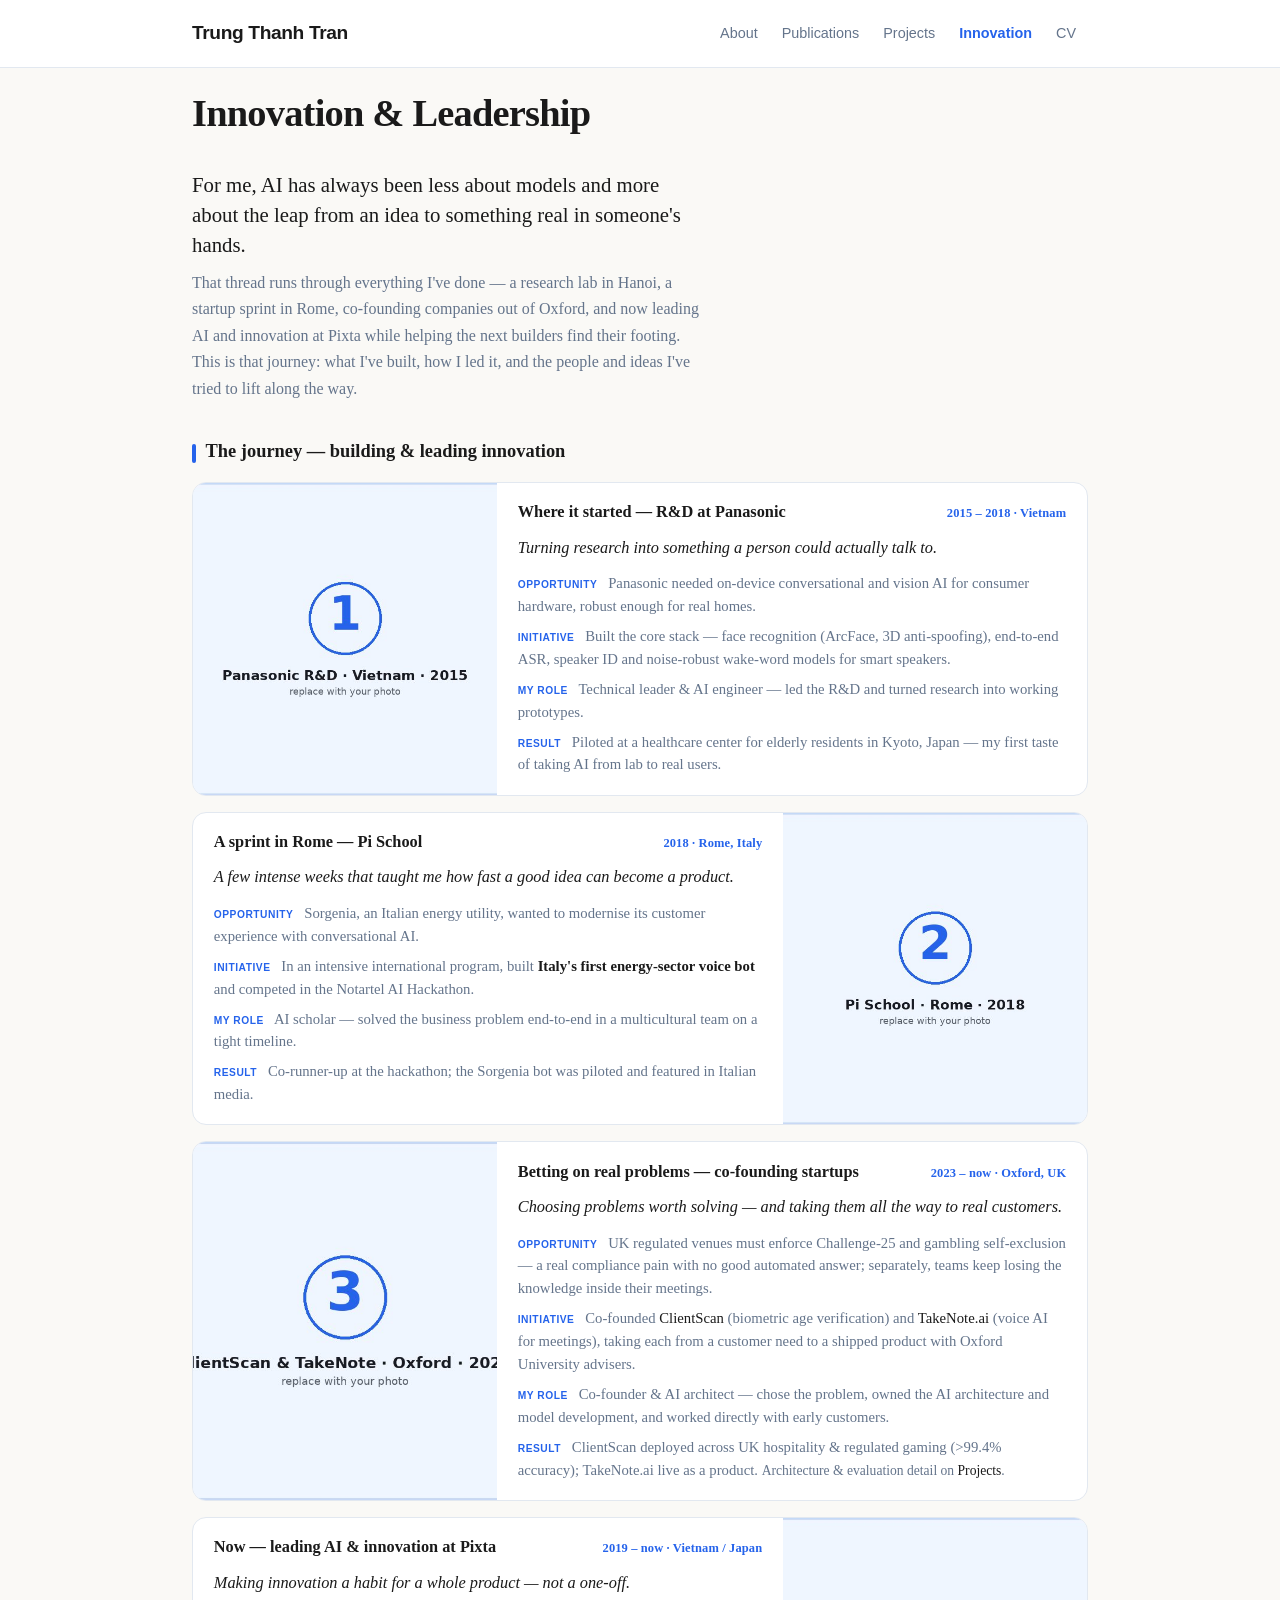
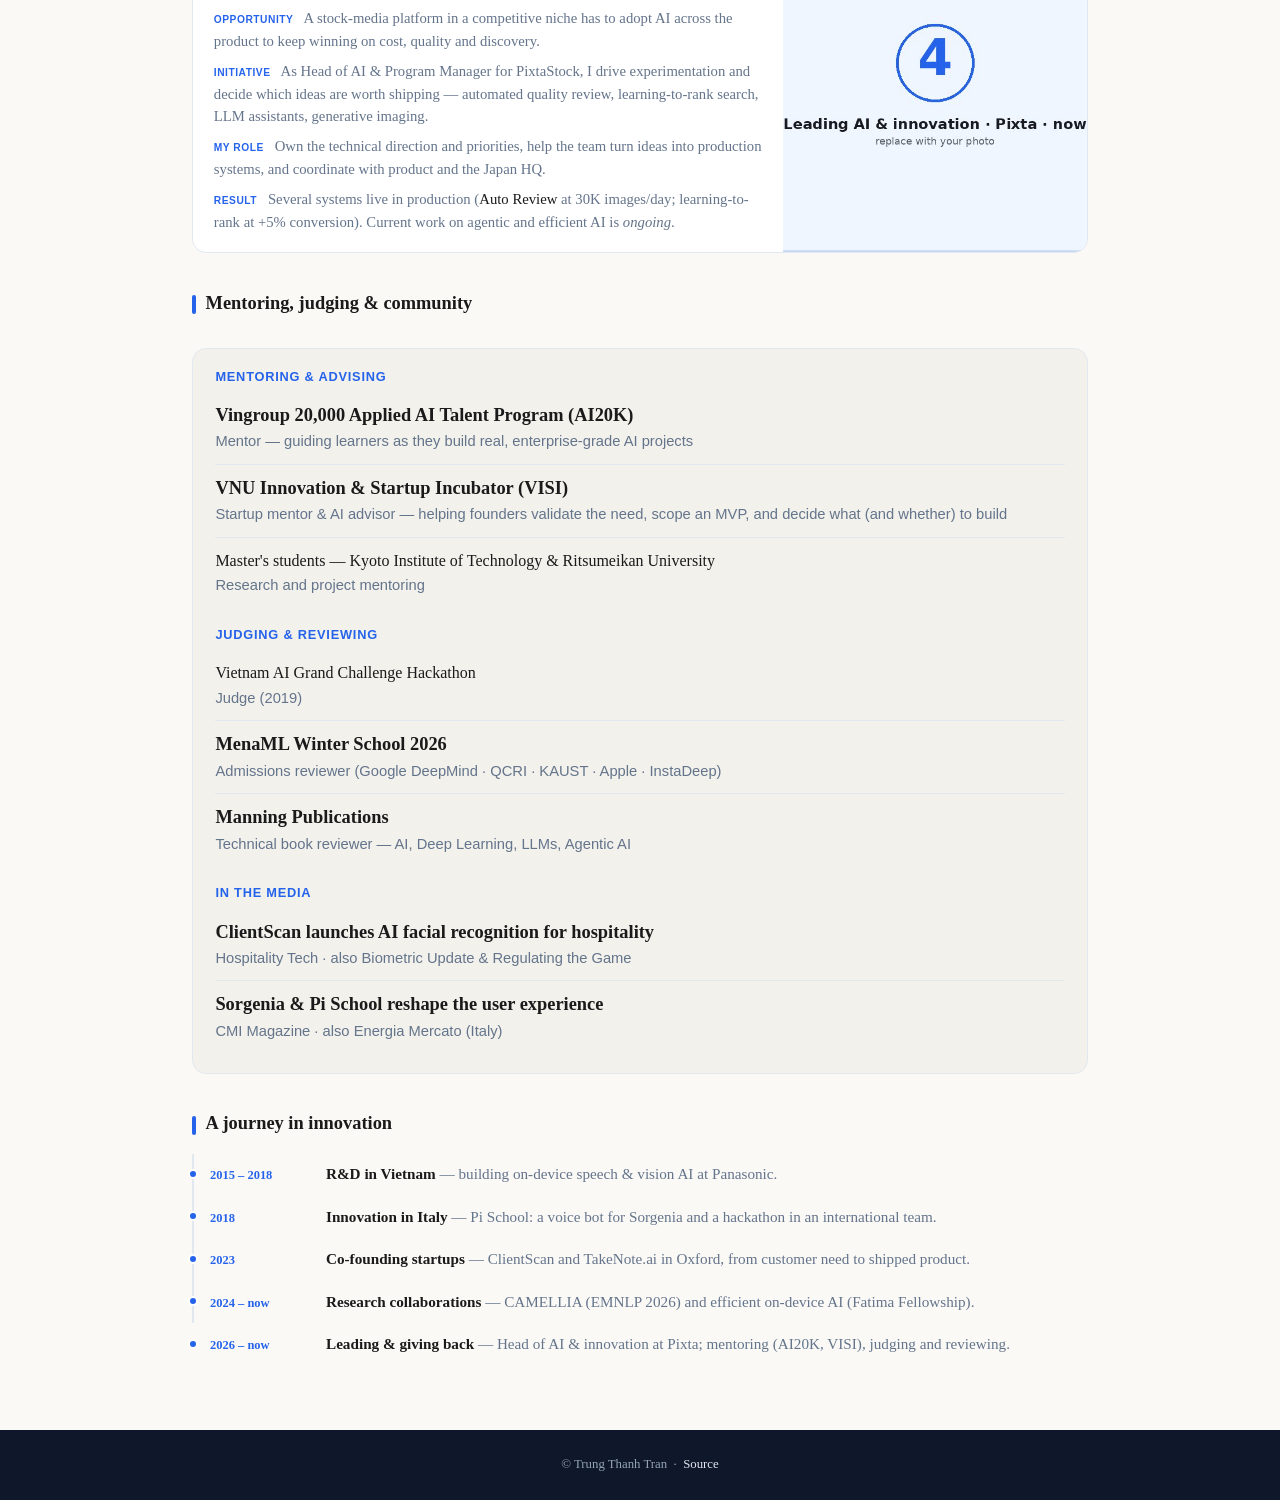
==== commit d32e79d4: "feat(innovation): reframe as a journey with images and narrative voice - Personal, passion-led intro" ====
--- a/innovation.html
+++ b/innovation.html
@@ -108,66 +108,91 @@
 
       <div class="projects-header">
         <h1>Innovation &amp; Leadership</h1>
-        <p style="color:var(--text-muted); font-size:0.95rem; margin-top:0.25rem; max-width:62ch;">
-          Beyond building the technology, I turn ideas into products, lead AI innovation, and help other people
-          bring their ideas to life. A look at that side of the work — across Vietnam, Italy, the UK and Japan.
+      </div>
+
+      <div class="innov-intro">
+        <p class="lead">
+          For me, AI has always been less about models and more about the leap from an idea to
+          something real in someone's hands.
+        </p>
+        <p>
+          That thread runs through everything I've done — a research lab in Hanoi, a startup sprint
+          in Rome, co-founding companies out of Oxford, and now leading AI and innovation at Pixta
+          while helping the next builders find their footing. This is that journey: what I've built,
+          how I led it, and the people and ideas I've tried to lift along the way.
         </p>
       </div>
 
-      <!-- ─── 1. BUILDING & LEADING INNOVATION ─── -->
-      <h2 class="section-label">Building &amp; leading innovation</h2>
+      <!-- ─── 1. THE JOURNEY ─── -->
+      <h2 class="section-label">The journey — building &amp; leading innovation</h2>
 
       <ul class="story-list">
 
         <li class="story">
-          <div class="story-head">
-            <span class="story-role">Leading AI &amp; innovation at Pixta</span>
-            <span class="story-when">2019 – now · Vietnam / Japan</span>
+          <div class="story-media"><img src="./photos/innov1.jpg" alt="R&amp;D at Panasonic, Vietnam"></div>
+          <div class="story-body">
+            <div class="story-head">
+              <span class="story-role">Where it started — R&amp;D at Panasonic</span>
+              <span class="story-when">2015 – 2018 · Vietnam</span>
+            </div>
+            <p class="story-lead">Turning research into something a person could actually talk to.</p>
+            <div class="story-flow">
+              <div class="pc-line"><span class="pc-k">Opportunity</span> Panasonic needed on-device conversational and vision AI for consumer hardware, robust enough for real homes.</div>
+              <div class="pc-line"><span class="pc-k">Initiative</span> Built the core stack — face recognition (ArcFace, 3D anti-spoofing), end-to-end ASR, speaker ID and noise-robust wake-word models for smart speakers.</div>
+              <div class="pc-line"><span class="pc-k">My role</span> Technical leader &amp; AI engineer — led the R&amp;D and turned research into working prototypes.</div>
+              <div class="pc-line"><span class="pc-k">Result</span> Piloted at a healthcare center for elderly residents in Kyoto, Japan — my first taste of taking AI from lab to real users.</div>
+            </div>
           </div>
-          <div class="story-flow">
-            <div class="pc-line"><span class="pc-k">Opportunity</span> A stock-media platform in a competitive niche has to adopt AI across the product to keep winning on cost, quality and discovery.</div>
-            <div class="pc-line"><span class="pc-k">Initiative</span> As Head of AI &amp; Program Manager for PixtaStock, I drive experimentation and decide which ideas are worth shipping — automated quality review, learning-to-rank search, LLM assistants, generative imaging.</div>
-            <div class="pc-line"><span class="pc-k">My role</span> Own the technical direction and priorities, help the team turn ideas into production systems, and coordinate with product and the Japan HQ.</div>
-            <div class="pc-line"><span class="pc-k">Result</span> Several systems live in production (<a href="projects.html">Auto Review</a> at 30K images/day; learning-to-rank at +5% conversion). Current work on agentic and efficient AI is <em>ongoing</em>.</div>
+        </li>
+
+        <li class="story">
+          <div class="story-media"><img src="./photos/innov2.jpg" alt="Pi School, Rome"></div>
+          <div class="story-body">
+            <div class="story-head">
+              <span class="story-role">A sprint in Rome — Pi School</span>
+              <span class="story-when">2018 · Rome, Italy</span>
+            </div>
+            <p class="story-lead">A few intense weeks that taught me how fast a good idea can become a product.</p>
+            <div class="story-flow">
+              <div class="pc-line"><span class="pc-k">Opportunity</span> Sorgenia, an Italian energy utility, wanted to modernise its customer experience with conversational AI.</div>
+              <div class="pc-line"><span class="pc-k">Initiative</span> In an intensive international program, built <strong>Italy's first energy-sector voice bot</strong> and competed in the Notartel AI Hackathon.</div>
+              <div class="pc-line"><span class="pc-k">My role</span> AI scholar — solved the business problem end-to-end in a multicultural team on a tight timeline.</div>
+              <div class="pc-line"><span class="pc-k">Result</span> Co-runner-up at the hackathon; the Sorgenia bot was piloted and featured in Italian media.</div>
+            </div>
           </div>
         </li>
 
         <li class="story">
-          <div class="story-head">
-            <span class="story-role">Co-founding ClientScan &amp; TakeNote.ai</span>
-            <span class="story-when">2023 – now · Oxford, UK</span>
+          <div class="story-media"><img src="./photos/innov3.jpg" alt="Co-founding ClientScan and TakeNote.ai, Oxford"></div>
+          <div class="story-body">
+            <div class="story-head">
+              <span class="story-role">Betting on real problems — co-founding startups</span>
+              <span class="story-when">2023 – now · Oxford, UK</span>
+            </div>
+            <p class="story-lead">Choosing problems worth solving — and taking them all the way to real customers.</p>
+            <div class="story-flow">
+              <div class="pc-line"><span class="pc-k">Opportunity</span> UK regulated venues must enforce Challenge-25 and gambling self-exclusion — a real compliance pain with no good automated answer; separately, teams keep losing the knowledge inside their meetings.</div>
+              <div class="pc-line"><span class="pc-k">Initiative</span> Co-founded <a href="https://www.clientscan.co.uk/" target="_blank">ClientScan</a> (biometric age verification) and <a href="https://takenote.ai/" target="_blank">TakeNote.ai</a> (voice AI for meetings), taking each from a customer need to a shipped product with Oxford University advisers.</div>
+              <div class="pc-line"><span class="pc-k">My role</span> Co-founder &amp; AI architect — chose the problem, owned the AI architecture and model development, and worked directly with early customers.</div>
+              <div class="pc-line"><span class="pc-k">Result</span> ClientScan deployed across UK hospitality &amp; regulated gaming (&gt;99.4% accuracy); TakeNote.ai live as a product. <span class="muted-note">Architecture &amp; evaluation detail on <a href="projects.html">Projects</a>.</span></div>
+            </div>
           </div>
-          <div class="story-flow">
-            <div class="pc-line"><span class="pc-k">Opportunity</span> UK regulated venues must enforce Challenge-25 and gambling self-exclusion — a real compliance pain with no good automated answer; separately, teams keep losing the knowledge inside their meetings.</div>
-            <div class="pc-line"><span class="pc-k">Initiative</span> Co-founded <a href="https://www.clientscan.co.uk/" target="_blank">ClientScan</a> (biometric age verification) and <a href="https://takenote.ai/" target="_blank">TakeNote.ai</a> (voice AI for meetings), taking each from a customer need to a shipped product with Oxford University advisers.</div>
-            <div class="pc-line"><span class="pc-k">My role</span> Co-founder &amp; AI architect — chose the problem, owned the AI architecture and model development, and worked directly with early customers.</div>
-            <div class="pc-line"><span class="pc-k">Result</span> ClientScan deployed across UK hospitality &amp; regulated gaming (&gt;99.4% accuracy); TakeNote.ai live as a product. <span class="muted-note">Architecture &amp; evaluation detail on <a href="projects.html">Projects</a>.</span></div>
-          </div>
         </li>
 
         <li class="story">
-          <div class="story-head">
-            <span class="story-role">Innovation at Pi School</span>
-            <span class="story-when">2018 · Rome, Italy</span>
-          </div>
-          <div class="story-flow">
-            <div class="pc-line"><span class="pc-k">Opportunity</span> Sorgenia, an Italian energy utility, wanted to modernise its customer experience with conversational AI.</div>
-            <div class="pc-line"><span class="pc-k">Initiative</span> In an intensive international program, built <strong>Italy's first energy-sector voice bot</strong> and competed in the Notartel AI Hackathon.</div>
-            <div class="pc-line"><span class="pc-k">My role</span> AI scholar — solved the business problem end-to-end in a multicultural team on a tight timeline.</div>
-            <div class="pc-line"><span class="pc-k">Result</span> Co-runner-up at the hackathon; the Sorgenia bot was piloted and featured in Italian media.</div>
-          </div>
-        </li>
-
-        <li class="story">
-          <div class="story-head">
-            <span class="story-role">R&amp;D at Panasonic</span>
-            <span class="story-when">2015 – 2018 · Vietnam</span>
-          </div>
-          <div class="story-flow">
-            <div class="pc-line"><span class="pc-k">Opportunity</span> Panasonic needed on-device conversational and vision AI for consumer hardware, robust enough for real homes.</div>
-            <div class="pc-line"><span class="pc-k">Initiative</span> Built the core stack — face recognition (ArcFace, 3D anti-spoofing), end-to-end ASR, speaker ID and noise-robust wake-word models for smart speakers.</div>
-            <div class="pc-line"><span class="pc-k">My role</span> Technical leader &amp; AI engineer — led the R&amp;D and turned research into working prototypes.</div>
-            <div class="pc-line"><span class="pc-k">Result</span> Piloted at a healthcare center for elderly residents in Kyoto, Japan — my first taste of taking AI from lab to real users.</div>
+          <div class="story-media"><img src="./photos/innov4.jpg" alt="Leading AI and innovation at Pixta"></div>
+          <div class="story-body">
+            <div class="story-head">
+              <span class="story-role">Now — leading AI &amp; innovation at Pixta</span>
+              <span class="story-when">2019 – now · Vietnam / Japan</span>
+            </div>
+            <p class="story-lead">Making innovation a habit for a whole product — not a one-off.</p>
+            <div class="story-flow">
+              <div class="pc-line"><span class="pc-k">Opportunity</span> A stock-media platform in a competitive niche has to adopt AI across the product to keep winning on cost, quality and discovery.</div>
+              <div class="pc-line"><span class="pc-k">Initiative</span> As Head of AI &amp; Program Manager for PixtaStock, I drive experimentation and decide which ideas are worth shipping — automated quality review, learning-to-rank search, LLM assistants, generative imaging.</div>
+              <div class="pc-line"><span class="pc-k">My role</span> Own the technical direction and priorities, help the team turn ideas into production systems, and coordinate with product and the Japan HQ.</div>
+              <div class="pc-line"><span class="pc-k">Result</span> Several systems live in production (<a href="projects.html">Auto Review</a> at 30K images/day; learning-to-rank at +5% conversion). Current work on agentic and efficient AI is <em>ongoing</em>.</div>
+            </div>
           </div>
         </li>
 
--- a/main.css
+++ b/main.css
@@ -2331,13 +2331,36 @@
   border-radius: 2px;
 }
 
-/* Story cards */
-.story-list { list-style: none; padding: 0; margin: 0; display: grid; gap: 0.85rem; }
+/* Journey intro */
+.innov-intro { max-width: 64ch; margin: 0.4rem 0 0.5rem; }
+.innov-intro .lead {
+  font-size: 1.3rem;
+  line-height: 1.45;
+  color: var(--text);
+  font-weight: 400;
+  margin: 0 0 0.6rem;
+}
+.innov-intro p { color: var(--text-muted); font-size: 1rem; line-height: 1.65; }
+
+/* Story cards — image + narrative, alternating */
+.story-list { list-style: none; padding: 0; margin: 0; display: grid; gap: 1rem; }
 .story {
+  display: flex;
   background: var(--card-bg);
   border: 1px solid var(--border);
   border-radius: 14px;
-  padding: 1.1rem 1.2rem;
+  overflow: hidden;
+}
+.story-media { flex: 0 0 34%; background: #fff; min-height: 240px; }
+.story-media img { width: 100%; height: 100%; object-fit: cover; display: block; }
+.story-body { flex: 1; padding: 1.15rem 1.3rem; }
+.story:nth-child(even) { flex-direction: row-reverse; }
+.story-lead {
+  font-size: 1.02rem;
+  font-style: italic;
+  color: var(--text);
+  margin: 0 0 0.75rem;
+  line-height: 1.5;
 }
 .story-head {
   display: flex;
@@ -2397,4 +2420,6 @@
   .timeline li { flex-direction: column; gap: 0.1rem; }
   .tl-when { width: auto; }
   .story-head { flex-direction: column; gap: 0.15rem; }
-}
+  .story, .story:nth-child(even) { flex-direction: column; }
+  .story-media { flex-basis: auto; min-height: 0; height: 190px; }
+}
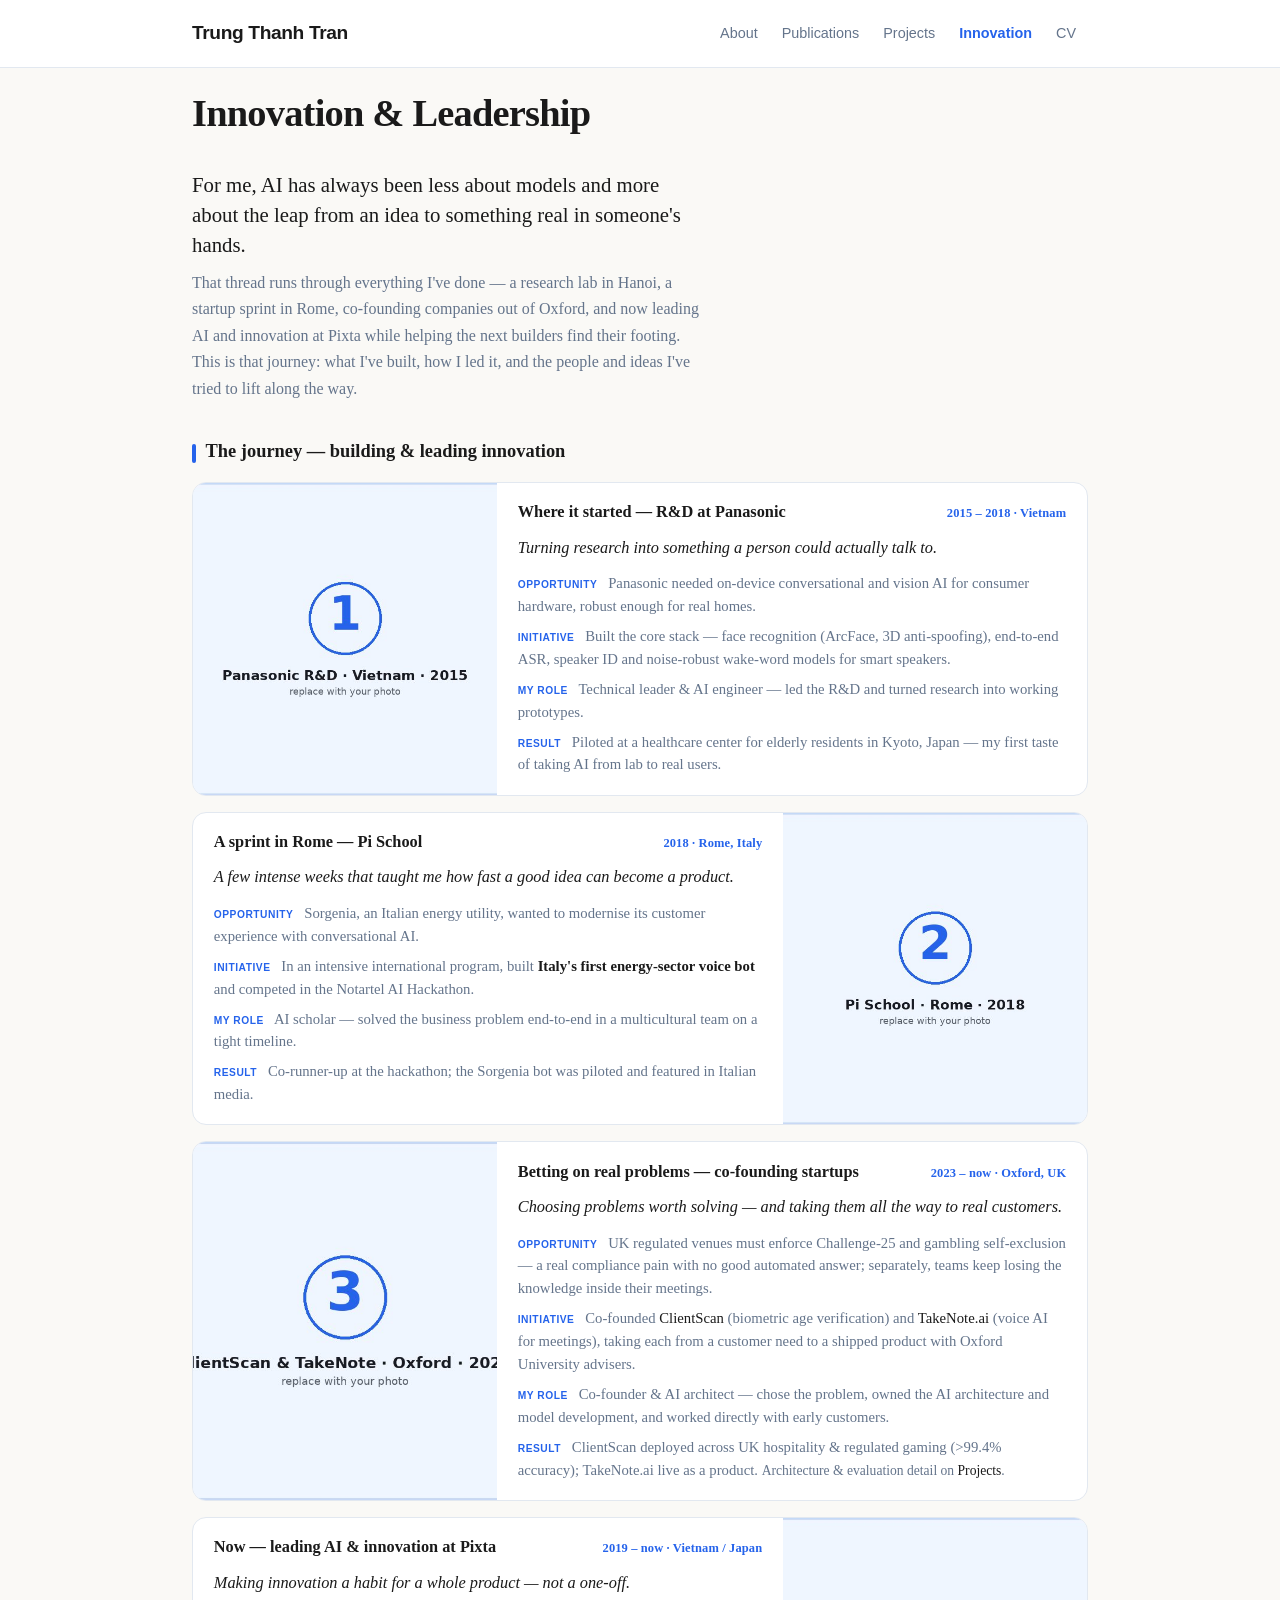
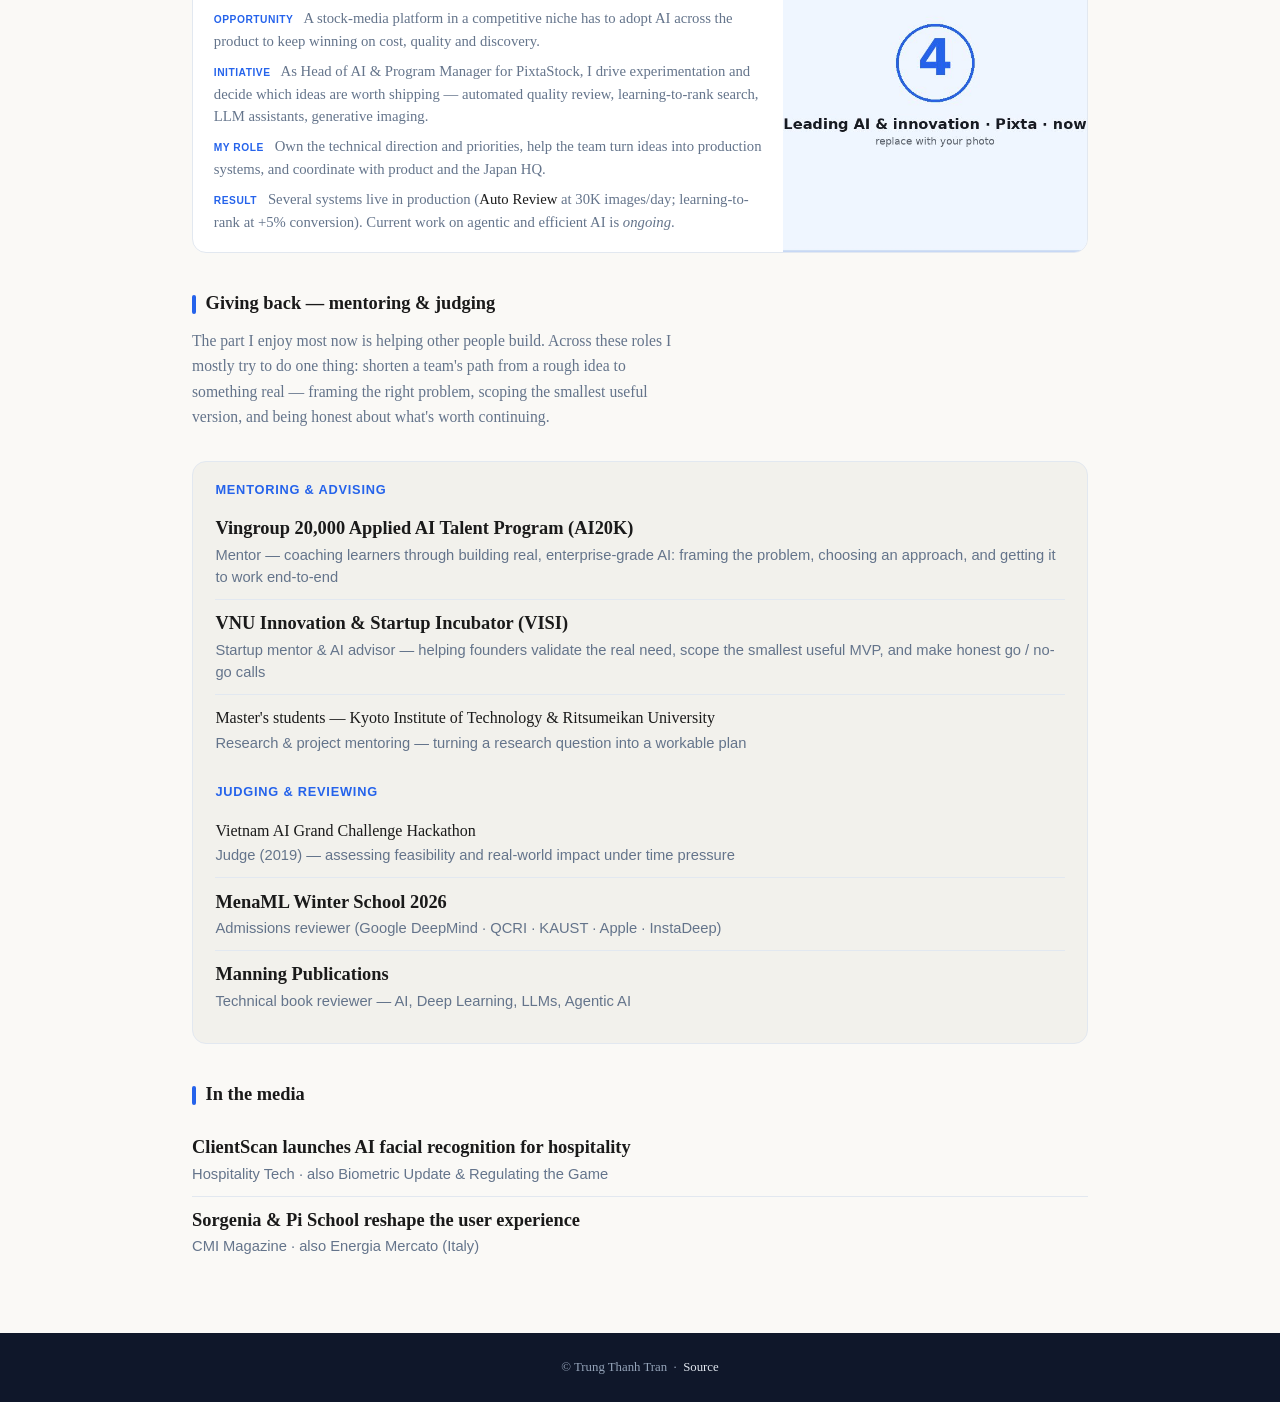
==== commit 90765467: "refine(innovation): drop redundant end timeline; reframe community as 'Giving back' with how-I-help " ====
--- a/innovation.html
+++ b/innovation.html
@@ -198,23 +198,29 @@
 
       </ul>
 
-      <!-- ─── 2. MENTORING, JUDGING & COMMUNITY ─── -->
-      <h2 class="section-label">Mentoring, judging &amp; community</h2>
+      <!-- ─── 2. GIVING BACK ─── -->
+      <h2 class="section-label">Giving back — mentoring &amp; judging</h2>
+
+      <p class="innov-sub">
+        The part I enjoy most now is helping other people build. Across these roles I mostly try to
+        do one thing: shorten a team's path from a rough idea to something real — framing the right
+        problem, scoping the smallest useful version, and being honest about what's worth continuing.
+      </p>
 
       <div class="block block--panel block--panel-work">
         <h3 class="mini-title">Mentoring &amp; advising</h3>
         <ul class="linklist">
           <li>
             <a href="https://vinuni.edu.vn/vingroup-accelerates-the-vingroup-20000-applied-ai-talent-program/" target="_blank">Vingroup 20,000 Applied AI Talent Program (AI20K)</a>
-            <span>Mentor — guiding learners as they build real, enterprise-grade AI projects</span>
+            <span>Mentor — coaching learners through building real, enterprise-grade AI: framing the problem, choosing an approach, and getting it to work end-to-end</span>
           </li>
           <li>
             <a href="https://visi.vnu.edu.vn/" target="_blank">VNU Innovation &amp; Startup Incubator (VISI)</a>
-            <span>Startup mentor &amp; AI advisor — helping founders validate the need, scope an MVP, and decide what (and whether) to build</span>
+            <span>Startup mentor &amp; AI advisor — helping founders validate the real need, scope the smallest useful MVP, and make honest go / no-go calls</span>
           </li>
           <li>
             Master's students — Kyoto Institute of Technology &amp; Ritsumeikan University
-            <span>Research and project mentoring</span>
+            <span>Research &amp; project mentoring — turning a research question into a workable plan</span>
           </li>
         </ul>
 
@@ -222,7 +228,7 @@
         <ul class="linklist">
           <li>
             Vietnam AI Grand Challenge Hackathon
-            <span>Judge (2019)</span>
+            <span>Judge (2019) — assessing feasibility and real-world impact under time pressure</span>
           </li>
           <li>
             <a href="https://www.mena.ml/" target="_blank">MenaML Winter School 2026</a>
@@ -233,43 +239,18 @@
             <span>Technical book reviewer — AI, Deep Learning, LLMs, Agentic AI</span>
           </li>
         </ul>
-
-        <h3 class="mini-title">In the media</h3>
-        <ul class="linklist">
-          <li>
-            <a href="https://hospitalitytech.com/news-briefs/2023-07-24?article=clientscan-launches-ai-facial-recognition-solution-hospitality-sector" target="_blank">ClientScan launches AI facial recognition for hospitality</a>
-            <span>Hospitality Tech · also Biometric Update &amp; Regulating the Game</span>
-          </li>
-          <li>
-            <a href="https://www.cmimagazine.it/17811-sorgenia-e-pi-school-cambiano-la-user-experience/" target="_blank">Sorgenia &amp; Pi School reshape the user experience</a>
-            <span>CMI Magazine · also Energia Mercato (Italy)</span>
-          </li>
-        </ul>
-      </div>
-
-      <!-- ─── 3. A JOURNEY IN INNOVATION ─── -->
-      <h2 class="section-label">A journey in innovation</h2>
-
-      <ul class="timeline">
+      </div>
+
+      <!-- ─── IN THE MEDIA ─── -->
+      <h2 class="section-label">In the media</h2>
+      <ul class="linklist linklist--plain">
         <li>
-          <span class="tl-when">2015 – 2018</span>
-          <span class="tl-what"><strong>R&amp;D in Vietnam</strong> — building on-device speech &amp; vision AI at Panasonic.</span>
+          <a href="https://hospitalitytech.com/news-briefs/2023-07-24?article=clientscan-launches-ai-facial-recognition-solution-hospitality-sector" target="_blank">ClientScan launches AI facial recognition for hospitality</a>
+          <span>Hospitality Tech · also Biometric Update &amp; Regulating the Game</span>
         </li>
         <li>
-          <span class="tl-when">2018</span>
-          <span class="tl-what"><strong>Innovation in Italy</strong> — Pi School: a voice bot for Sorgenia and a hackathon in an international team.</span>
-        </li>
-        <li>
-          <span class="tl-when">2023</span>
-          <span class="tl-what"><strong>Co-founding startups</strong> — ClientScan and TakeNote.ai in Oxford, from customer need to shipped product.</span>
-        </li>
-        <li>
-          <span class="tl-when">2024 – now</span>
-          <span class="tl-what"><strong>Research collaborations</strong> — CAMELLIA (EMNLP 2026) and efficient on-device AI (Fatima Fellowship).</span>
-        </li>
-        <li>
-          <span class="tl-when">2026 – now</span>
-          <span class="tl-what"><strong>Leading &amp; giving back</strong> — Head of AI &amp; innovation at Pixta; mentoring (AI20K, VISI), judging and reviewing.</span>
+          <a href="https://www.cmimagazine.it/17811-sorgenia-e-pi-school-cambiano-la-user-experience/" target="_blank">Sorgenia &amp; Pi School reshape the user experience</a>
+          <span>CMI Magazine · also Energia Mercato (Italy)</span>
         </li>
       </ul>
 
--- a/main.css
+++ b/main.css
@@ -2341,6 +2341,8 @@
   margin: 0 0 0.6rem;
 }
 .innov-intro p { color: var(--text-muted); font-size: 1rem; line-height: 1.65; }
+.innov-sub { max-width: 64ch; color: var(--text-muted); font-size: 0.98rem; line-height: 1.6; margin: -0.3rem 0 1rem; }
+.linklist--plain { margin-top: 0.3rem; }
 
 /* Story cards — image + narrative, alternating */
 .story-list { list-style: none; padding: 0; margin: 0; display: grid; gap: 1rem; }
